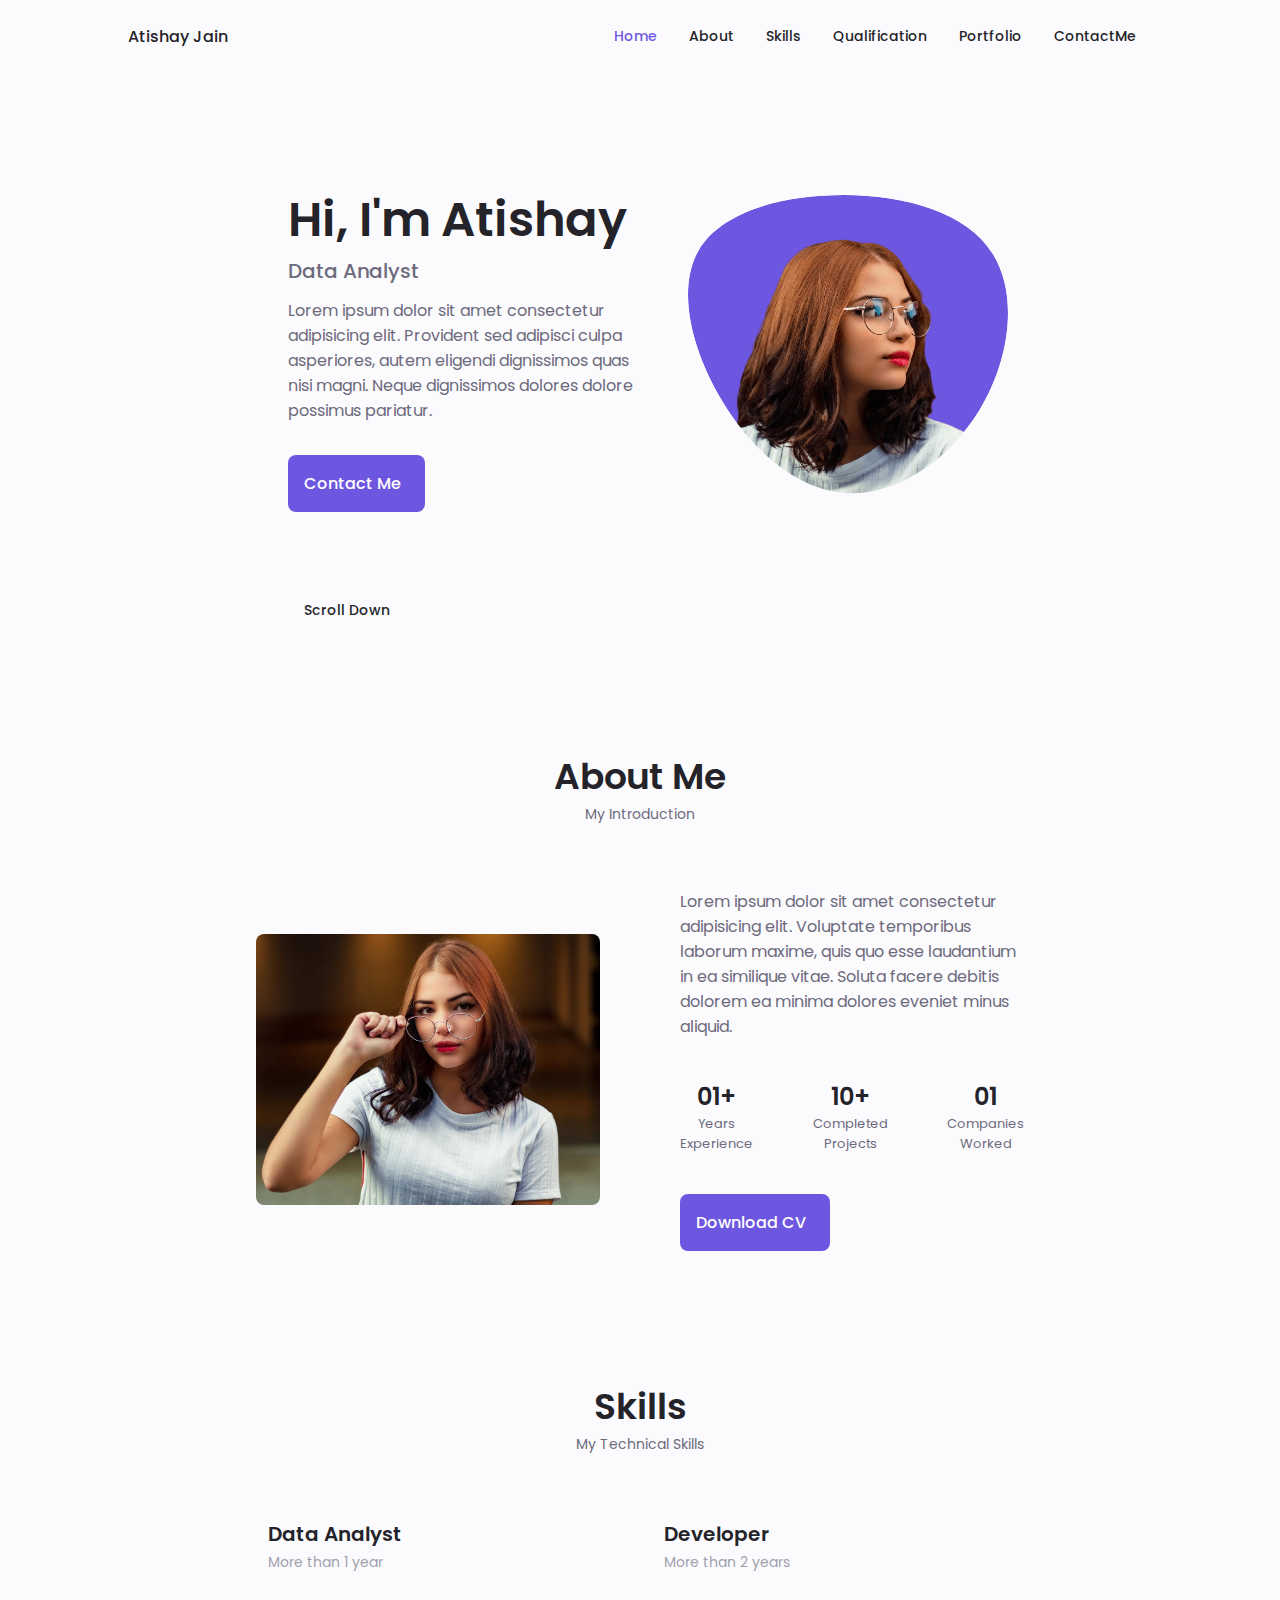
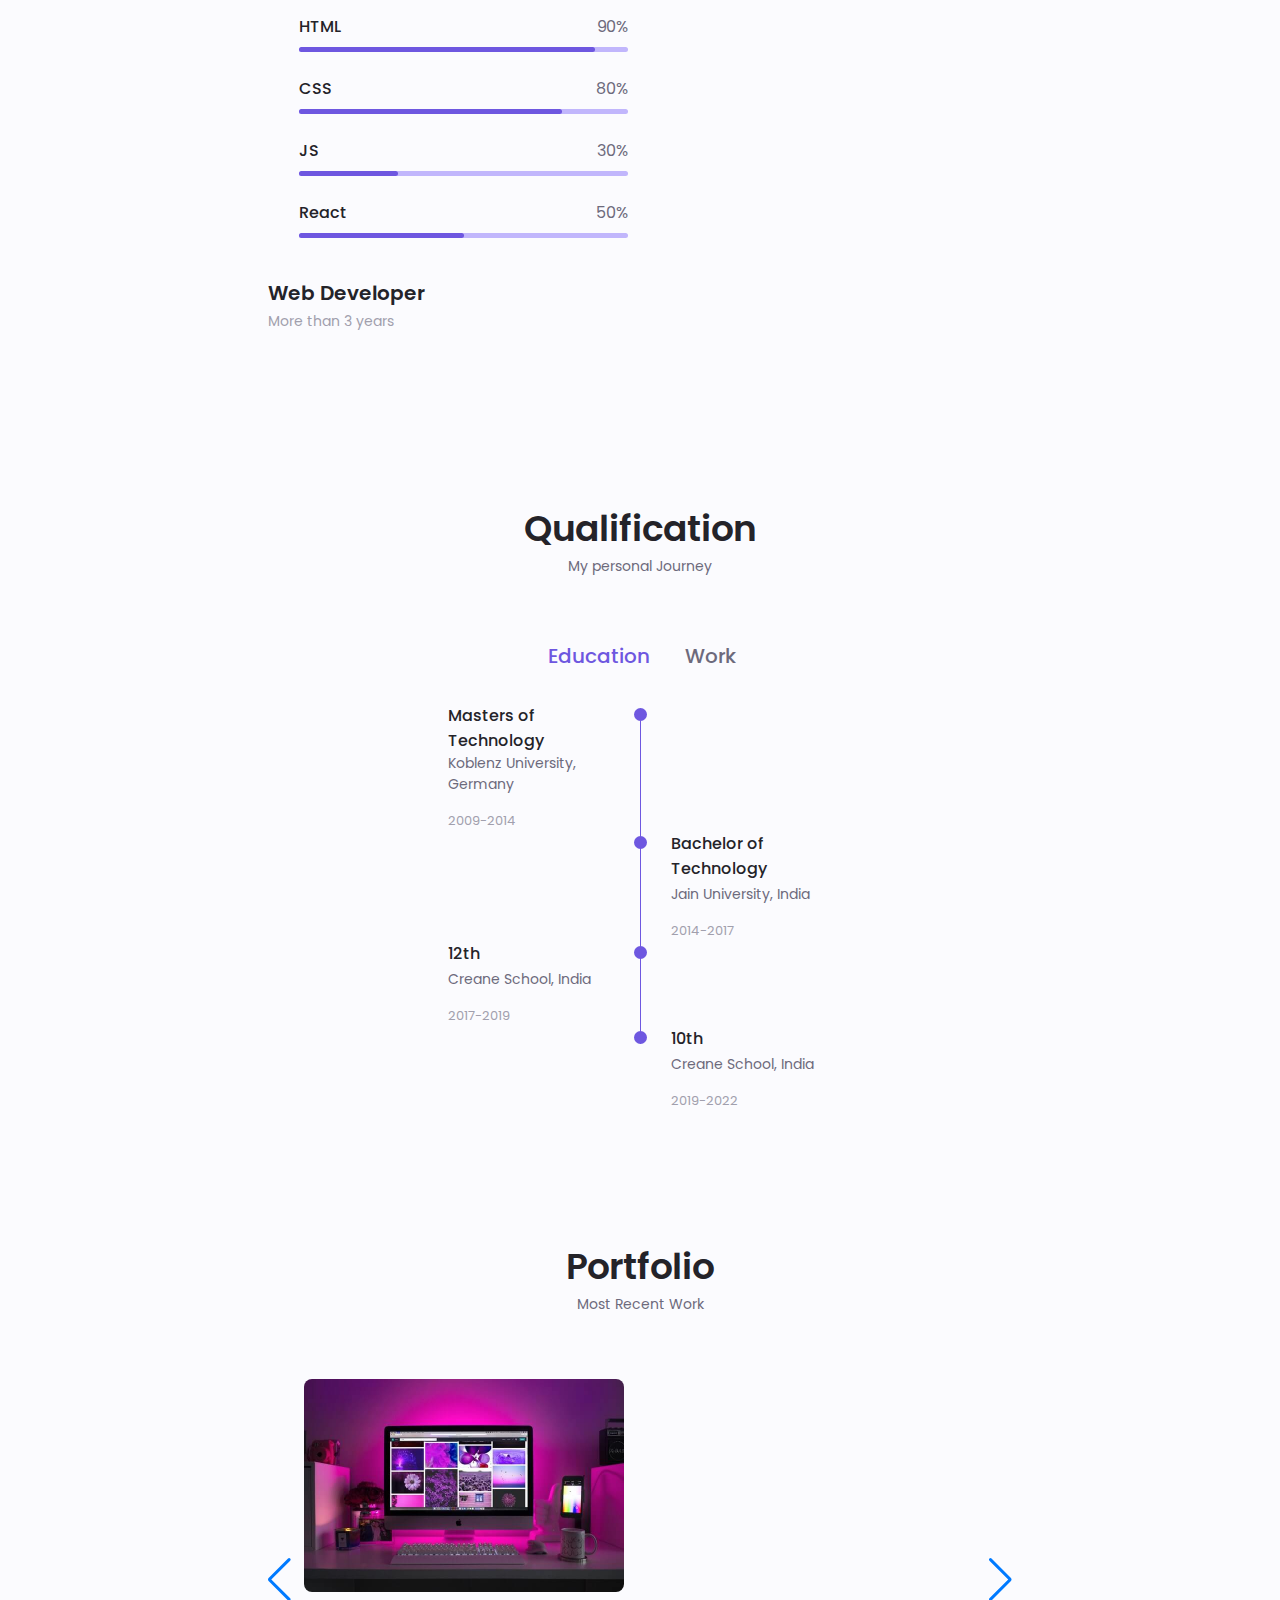
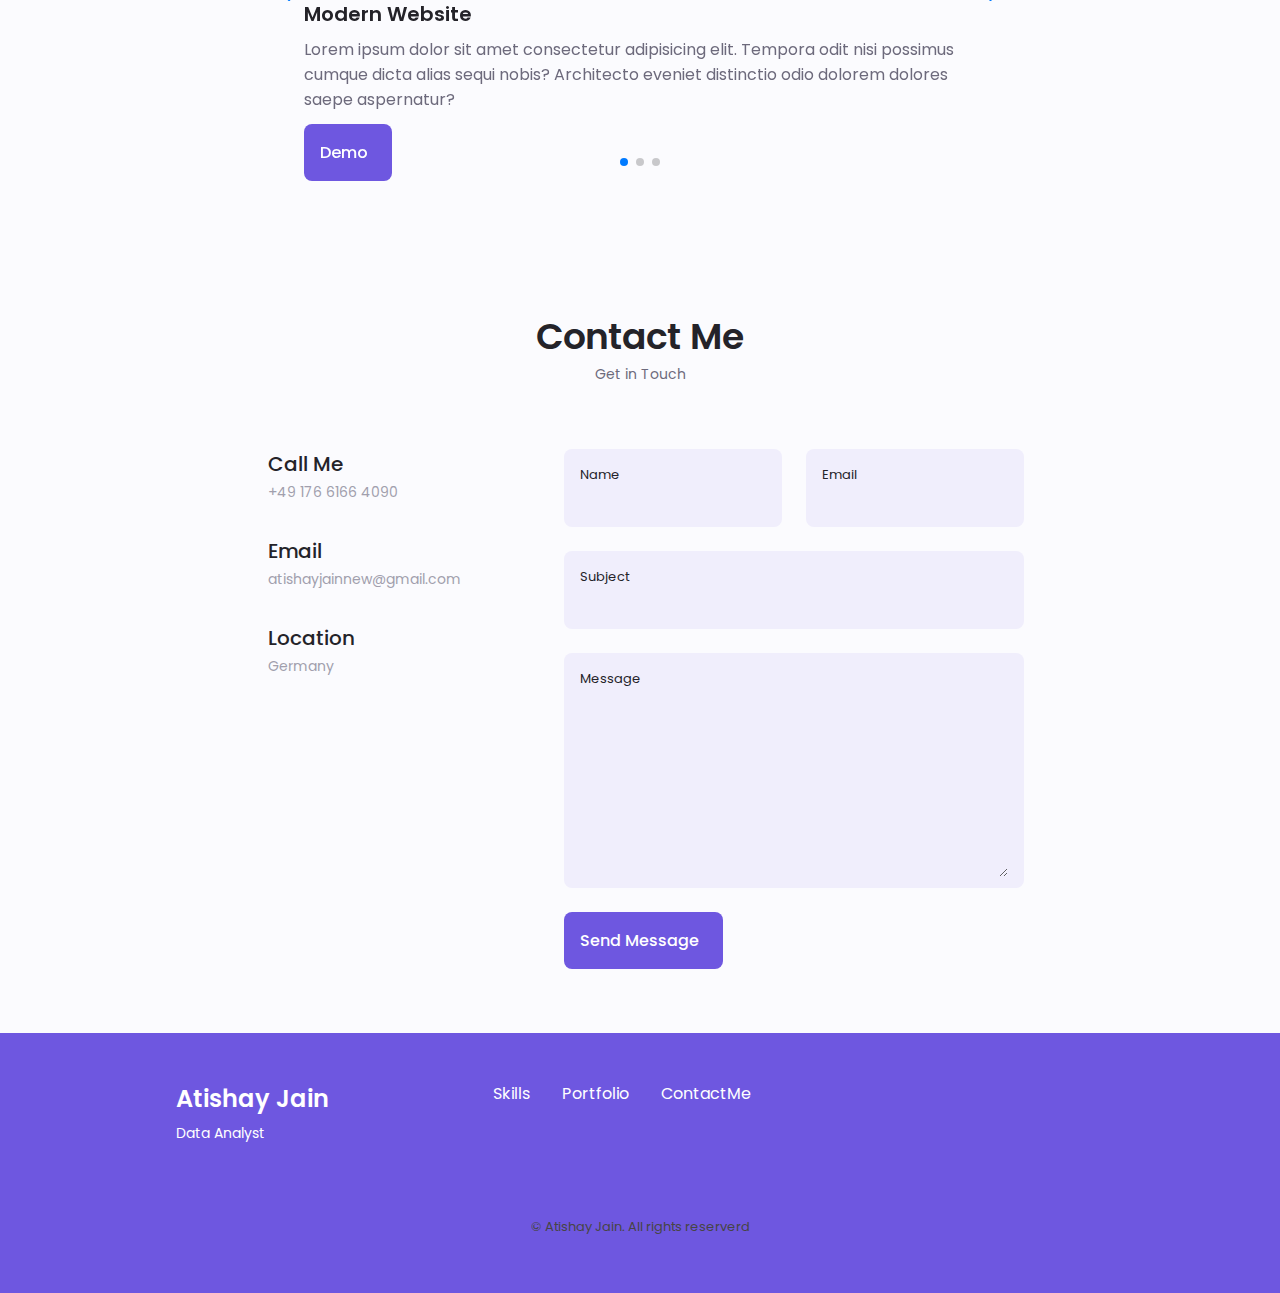
==== public/techportfolio.html @ cf004b98 "first commit" ====
<!DOCTYPE html>
    <html lang="en">
    <head>
        <meta charset="UTF-8">
        <meta name="viewport" content="width=device-width, initial-scale=1.0">

        <!--==================== UNICONS ====================-->
        <link rel="stylesheet" href="https://unicons.iconscout.com/release/v4.0.0/css/line.css">
        
        <!--==================== SWIPER CSS ====================-->
        <link rel="stylesheet" href="./CSS/swiper-bundle.min.css">
        
        <!--==================== CSS ====================-->
        <link rel="stylesheet" href="./CSS/technical.css">
        <!-- Swiper JS -->
        <script src="https://cdn.jsdelivr.net/npm/swiper/swiper-bundle.min.js"></script>
        <script defer="true" src="./JS/technical.js"></script>
        <link
      rel="stylesheet"
      href="https://cdn.jsdelivr.net/npm/swiper/swiper-bundle.min.css"
    />


        <title>Technical Portfolio</title>
    </head>
    <body>
        <!--==================== HEADER ====================-->
        <header class="header" id="header">
            <nav class="nav container">
                <a href="#" class="nav_logo">Atishay Jain</a>
                <div class="nav_menu" id="nav-menu">
                    <ul class="nav_list grid">
                        <li class="nav_item">
                            <a href="#home" class="nav_link active-link">
                                <i class="uil uil-estate nav_icon"></i>Home
                            </a>
                        </li>
                        <li class="nav_item">
                            <a href="#about" class="nav_link">
                                <i class="uil uil-user nav_icon"></i>About
                            </a>
                        </li>
                        <li class="nav_item">
                            <a href="#skills" class="nav_link">
                                <i class="uil uil-file-alt nav_icon"></i>Skills
                            </a>
                        </li>
                        <li class="nav_item">
                            <a href="#qualification" class="nav_link">
                                <i class="uil uil-briefcase-alt nav_icon"></i>Qualification
                            </a>
                        </li>
                        <li class="nav_item">
                            <a href="#portfolio" class="nav_link">
                                <i class="uil uil-scenery nav_icon"></i>Portfolio
                            </a>
                        </li>
                        <li class="nav_item">
                            <a href="#contact" class="nav_link">
                                <i class="uil uil-message nav_icon"></i>ContactMe
                            </a>
                        </li>
                    </ul>
                    <i class="uil uil-times nav_close" id="nav-close"></i>
                </div>
                <div class="nav_btns">
                    <!-- Theme Change Button --> 
                    <i class="uil uil-moon change-theme" id="theme-button"></i>
                    <div class="nav_toggle" id="nav-toggle">
                        <i class="uil uil-apps"></i>
                    </div>
                </div>
            </nav>
        </header>

        <!--==================== MAIN ====================-->
        <main class="main">
            <!--==================== HOME ====================-->
            <section class="home section" id="home">
                <div class="home_container container grid">
                    <div class="home_content grid">
                        <div class="home_social">
                            <a href="https://www.linkedin.com/" target="_blank" class="home_social-icon">
                                <i class="uil uil-linkedin-alt"></i>
                            </a>
                            <a href="https://www.github.com/" target="_blank" class="home_social-icon">
                                <i class="uil uil-github-alt"></i>
                            </a>
                            <a href="https://www.dribbble.com/" target="_blank" class="home_social-icon">
                                <i class="uil uil-dribbble"></i>
                            </a>
                        </div>
                        <div class="home_img">
                            <svg class="home_blob" viewBox="0 0 200 187" xmlns="http://www.w3.org/2000/svg" xmlns:xlink="http://www.w3.org/1999/xlink">
                                <mask id="mask0" mask-type="alpha">
                                    <path d="M190.312 36.4879C206.582 62.1187 201.309 102.826 182.328 134.186C163.346 165.547 
                                    130.807 187.559 100.226 186.353C69.6454 185.297 41.0228 161.023 21.7403 129.362C2.45775 
                                    97.8511 -7.48481 59.1033 6.67581 34.5279C20.9871 10.1032 59.7028 -0.149132 97.9666 
                                    0.00163737C136.23 0.303176 174.193 10.857 190.312 36.4879Z"/>
                                </mask>
                                <g mask="url(#mask0)">
                                    <path d="M190.312 36.4879C206.582 62.1187 201.309 102.826 182.328 134.186C163.346 
                                    165.547 130.807 187.559 100.226 186.353C69.6454 185.297 41.0228 161.023 21.7403 
                                    129.362C2.45775 97.8511 -7.48481 59.1033 6.67581 34.5279C20.9871 10.1032 59.7028 
                                    -0.149132 97.9666 0.00163737C136.23 0.303176 174.193 10.857 190.312 36.4879Z"/>
                                    <image class="home_blob-img" x='12' y='18' xlink:href="Images/img/img_tech/perfil.png"/>
                                </g>
                            </svg>
                        </div>
                        <div class="home_data">
                            <h1 class="home_title">Hi, I'm Atishay</h1>
                            <h3 class="home_subtitle">Data Analyst</h3>
                            <p class="home_description">Lorem ipsum dolor sit amet consectetur adipisicing elit. Provident sed adipisci culpa asperiores, autem eligendi dignissimos quas nisi magni. Neque dignissimos dolores dolore possimus pariatur.</p>
                            <a href="#contact" class="button button--flex">
                                Contact Me<i class="uil uil-message button_icon"></i>
                            </a>
                        </div>
                    </div>
                    <div class="home_scroll">
                        <a href="#about" class="home_scroll-button button--flex">
                            <i class="uil uil-mouse-alt home_scroll-mouse"></i>
                            <span class="home_scroll-name">Scroll Down</span>
                            <i class="uil uil-arrow-down home_scroll-arrow"></i>
                        </a>
                    </div>
                </div>
            </section>

            <!--==================== ABOUT ====================-->
            <section class="about section" id="about">
                <h2 class="section_title">About Me</h2>
                <span class="section_subtitle">My Introduction</span>
                <div class="about_container container grid">
                    <img src="Images/img/img_tech/about.jpg" alt="" class="about_img">
                    <div class="about_data">
                        <p class="about_description">Lorem ipsum dolor sit amet consectetur adipisicing elit. Voluptate temporibus laborum maxime, quis quo esse laudantium in ea similique vitae. Soluta facere debitis dolorem ea minima dolores eveniet minus aliquid.</p>
                        <div class="about_info">
                            <div>
                                <span class="about_info-title">01+</span>
                                <span class="about_info-name">Years <br> Experience</span>
                            </div>
                            <div>
                                <span class="about_info-title">10+</span>
                                <span class="about_info-name">Completed <br> Projects</span>
                            </div>
                            <div>
                                <span class="about_info-title">01</span>
                                <span class="about_info-name">Companies <br> Worked</span>
                            </div>
                        </div>
                        <div class="about_buttons">
                            <a download="" href="Images/img/img_tech/c.pdf" class="button button--flex">
                                Download CV<i class="uil uil-download-alt button_icon"></i>
                            </a>
                        </div>
                    </div>
                </div>
            </section>

            <!--==================== SKILLS ====================-->
            <section class="skills section" id="skills">
                <h2 class="section_title">Skills</h2>
                <span class="section_subtitle">My Technical Skills</span>
                <div class="skills_container container grid">
                    <div>
                        <!--==============Skills 1=============-->
                        <div class="skills_content skills_open">
                            <div class="skills_header">
                                <i class="uil uil-brackets-curly skills_icon"></i>

                                <div>
                                    <h1 class="skills_title">Data Analyst</h1>
                                    <span class="skills_subtitle">More than 1 year</span>
                                </div>
                                <i class="uil uil-angle-down skills_arrow"></i>
                            </div>
                            <div class="skills_list grid">
                                <div class="skills_data">
                                    <div class="skills_titles">
                                        <h3 class="skills_name">HTML</h3>
                                        <span class="skills_number">90%</span>
                                    </div>
                                    <div class="skills_bar">
                                        <span class="skills_percentage skills_html"></span>
                                    </div>
                                </div>
                                <div class="skills_data">
                                    <div class="skills_titles">
                                        <h3 class="skills_name">CSS</h3>
                                        <span class="skills_number">80%</span>
                                    </div>
                                    <div class="skills_bar">
                                        <span class="skills_percentage skills_css"></span>
                                    </div>
                                </div>
                                <div class="skills_data">
                                    <div class="skills_titles">
                                        <h3 class="skills_name">JS</h3>
                                        <span class="skills_number">30%</span>
                                    </div>
                                    <div class="skills_bar">
                                        <span class="skills_percentage skills_js"></span>
                                    </div>
                                </div>
                                <div class="skills_data">
                                    <div class="skills_titles">
                                        <h3 class="skills_name">React</h3>
                                        <span class="skills_number">50%</span>
                                    </div>
                                    <div class="skills_bar">
                                        <span class="skills_percentage skills_react"></span>
                                    </div>
                                </div>
                            </div>
                        </div>
                        <!--==============Skills 2=============-->
                        <div class="skills_content skills_close">
                            <div class="skills_header">
                                <i class="uil uil-server-network skills_icon"></i>

                                <div>
                                    <h1 class="skills_title">Web Developer</h1>
                                    <span class="skills_subtitle">More than 3 years</span>
                                </div>
                                <i class="uil uil-angle-down skills_arrow"></i>
                            </div>
                            <div class="skills_list grid">
                                <div class="skills_data">
                                    <div class="skills_titles">
                                        <h3 class="skills_name">HTML</h3>
                                        <span class="skills_number">90%</span>
                                    </div>
                                    <div class="skills_bar">
                                        <span class="skills_percentage skills_html"></span>
                                    </div>
                                </div>
                                <div class="skills_data">
                                    <div class="skills_titles">
                                        <h3 class="skills_name">CSS</h3>
                                        <span class="skills_number">80%</span>
                                    </div>
                                    <div class="skills_bar">
                                        <span class="skills_percentage skills_css"></span>
                                    </div>
                                </div>
                                <div class="skills_data">
                                    <div class="skills_titles">
                                        <h3 class="skills_name">JS</h3>
                                        <span class="skills_number">30%</span>
                                    </div>
                                    <div class="skills_bar">
                                        <span class="skills_percentage skills_js"></span>
                                    </div>
                                </div>
                                <div class="skills_data">
                                    <div class="skills_titles">
                                        <h3 class="skills_name">React</h3>
                                        <span class="skills_number">50%</span>
                                    </div>
                                    <div class="skills_bar">
                                        <span class="skills_percentage skills_react"></span>
                                    </div>
                                </div>
                            </div>
                        </div>
                    </div>
                    <div>
                        <!--==============Skills 3=============-->
                        <div class="skills_content skills_close">
                            <div class="skills_header">
                                <i class="uil uil-swatchbook skills_icon"></i>

                                <div>
                                    <h1 class="skills_title">Developer</h1>
                                    <span class="skills_subtitle">More than 2 years</span>
                                </div>
                                <i class="uil uil-angle-down skills_arrow"></i>
                            </div>
                            <div class="skills_list grid">
                                <div class="skills_data">
                                    <div class="skills_titles">
                                        <h3 class="skills_name">HTML</h3>
                                        <span class="skills_number">90%</span>
                                    </div>
                                    <div class="skills_bar">
                                        <span class="skills_percentage skills_html"></span>
                                    </div>
                                </div>
                                <div class="skills_data">
                                    <div class="skills_titles">
                                        <h3 class="skills_name">CSS</h3>
                                        <span class="skills_number">80%</span>
                                    </div>
                                    <div class="skills_bar">
                                        <span class="skills_percentage skills_css"></span>
                                    </div>
                                </div>
                                <div class="skills_data">
                                    <div class="skills_titles">
                                        <h3 class="skills_name">JS</h3>
                                        <span class="skills_number">30%</span>
                                    </div>
                                    <div class="skills_bar">
                                        <span class="skills_percentage skills_js"></span>
                                    </div>
                                </div>
                                <div class="skills_data">
                                    <div class="skills_titles">
                                        <h3 class="skills_name">React</h3>
                                        <span class="skills_number">50%</span>
                                    </div>
                                    <div class="skills_bar">
                                        <span class="skills_percentage skills_react"></span>
                                    </div>
                                </div>
                            </div>
                        </div>
                    </div>
                </div>
            </section>

            <!--==================== QUALIFICATION ====================-->
            <section class="qualification section" id="qualification">
                <h2 class="section_title">Qualification</h2>
                <span class="section_subtitle">My personal Journey</span>
                <div class="qualification_container container">
                    <div class="qualification_tabs">
                        <div class="qualification_button button--flex qualification_active" data-target="#education">
                            <i class="uil uil-graduation-cap qualification_icon"></i>
                            Education
                        </div>
                        <div class="qualification_button button--flex" data-target="#work">
                            <i class="uil uil-briefcase-alt qualification_icon"></i>
                            Work 
                        </div>
                    </div>
                    <div class="qualification_sections">
                        <!--=============Qualification content 1=================-->
                        <div class="qualification_content" data-content id="work">
                            <!-- =============Qualification 1===================-->
                            <div class="qualification_data">
                                <div>
                                    <h3 class="qualification_title">Software Engineer</h3>
                                    <span class="qualification_subtitle">
                                        Koblenz University, Germany
                                    </span>
                                    <div class="qualification_calendar">
                                        <i class="uil uil-calendar-alt"></i>
                                        2009-2014
                                    </div>
                                </div>
                                <div>
                                    <span class="qualification_rounder"></span>
                                    <span class="qualification_line"></span>
                                </div>
                            </div>
                            <!-- =============Qualification 2===================-->
                            <div class="qualification_data">
                                <div></div>
                                <div>
                                    <span class="qualification_rounder"></span>
                                    <span class="qualification_line"></span>
                                </div>
                                <div>
                                    <h3 class="qualification_title">Bachelor of Technology</h3>
                                    <span class="qualification_subtitle">
                                        Jain University, India
                                    </span>
                                    <div class="qualification_calendar">
                                        <i class="uil uil-calendar-alt"></i>
                                        2014-2017
                                    </div>
                                </div>
                            </div>
                            <!-- =============Qualification 3===================-->
                            <div class="qualification_data">
                                <div>
                                    <h3 class="qualification_title">12th</h3>
                                    <span class="qualification_subtitle">
                                        Creane School, India
                                    </span>
                                    <div class="qualification_calendar">
                                        <i class="uil uil-calendar-alt"></i>
                                        2017-2019
                                    </div>
                                </div>
                                <div>
                                    <span class="qualification_rounder"></span>
                                    <span class="qualification_line"></span>
                                </div>
                            </div>
                            <!-- =============Qualification 4===================-->
                            <div class="qualification_data">
                                <div></div>
                                <div>
                                    <span class="qualification_rounder"></span>
                                    <!--<span class="qualification_line"></span>-->
                                </div>
                                <div>
                                    <h3 class="qualification_title">10th</h3>
                                    <span class="qualification_subtitle">
                                        Creane School, India
                                    </span>
                                    <div class="qualification_calendar">
                                        <i class="uil uil-calendar-alt"></i>
                                        2019-2022
                                    </div>
                                </div>
                            </div>
                        </div>
                        <!--=============Qualification content 2=================-->
                        <div class="qualification_content qualification_active" data-content id="education">
                            <!-- =============Qualification 1===================-->
                            <div class="qualification_data">
                                <div>
                                    <h3 class="qualification_title">Masters of Technology</h3>
                                    <span class="qualification_subtitle">
                                        Koblenz University, Germany
                                    </span>
                                    <div class="qualification_calendar">
                                        <i class="uil uil-calendar-alt"></i>
                                        2009-2014
                                    </div>
                                </div>
                                <div>
                                    <span class="qualification_rounder"></span>
                                    <span class="qualification_line"></span>
                                </div>
                            </div>
                            <!-- =============Qualification 2===================-->
                            <div class="qualification_data">
                                <div></div>
                                <div>
                                    <span class="qualification_rounder"></span>
                                    <span class="qualification_line"></span>
                                </div>
                                <div>
                                    <h3 class="qualification_title">Bachelor of Technology</h3>
                                    <span class="qualification_subtitle">
                                        Jain University, India
                                    </span>
                                    <div class="qualification_calendar">
                                        <i class="uil uil-calendar-alt"></i>
                                        2014-2017
                                    </div>
                                </div>
                            </div>
                            <!-- =============Qualification 3===================-->
                            <div class="qualification_data">
                                <div>
                                    <h3 class="qualification_title">12th</h3>
                                    <span class="qualification_subtitle">
                                        Creane School, India
                                    </span>
                                    <div class="qualification_calendar">
                                        <i class="uil uil-calendar-alt"></i>
                                        2017-2019
                                    </div>
                                </div>
                                <div>
                                    <span class="qualification_rounder"></span>
                                    <span class="qualification_line"></span>
                                </div>
                            </div>
                            <!-- =============Qualification 4===================-->
                            <div class="qualification_data">
                                <div></div>
                                <div>
                                    <span class="qualification_rounder"></span>
                                    <!--<span class="qualification_line"></span>-->
                                </div>
                                <div>
                                    <h3 class="qualification_title">10th</h3>
                                    <span class="qualification_subtitle">
                                        Creane School, India
                                    </span>
                                    <div class="qualification_calendar">
                                        <i class="uil uil-calendar-alt"></i>
                                        2019-2022
                                    </div>
                                </div>
                            </div>
                        </div>
                    </div>
                </div>                
            </section>

            <!--==================== SERVICES ====================-->
            <!--<section class="services section">
                
            </section>-->

            <!--==================== PORTFOLIO ====================-->
            <section class="portfolio section" id="portfolio">
                <h2 class="section_title">Portfolio</h2>
                <span class="section_subtitle">Most Recent Work</span>
                <div class="portfolio_conatiner container swiper mySwiper swiper-container">
                    <div class="swiper-wrapper">
                        <!-- ==============Portfolio 1================-->
                        <div class="portfolio_content grid swiper-slide">
                            <img src="Images/img/img_tech/portfolio1.jpg" alt="" class="portfolio_img">
                            <div class="portfolio_data">
                                <h3 class="portfolio_title">Modern Website</h3>
                                <p class="portfolio_description">Lorem ipsum dolor sit amet consectetur adipisicing elit. Tempora odit nisi possimus cumque dicta alias sequi nobis? Architecto eveniet distinctio odio dolorem dolores saepe aspernatur?</p>
                                <a href="#" class="button button--flex button--small portfolio_button">
                                    Demo
                                    <i class="uil uil-arrow-right button_icon"></i>
                                </a>
                            </div>
                        </div>
                        <!-- ==============Portfolio 2================-->
                        <div class="portfolio_content grid swiper-slide">
                            <img src="Images/img/img_tech/portfolio2.jpg" alt="" class="portfolio_img">
                            <div class="portfolio_data">
                                <h3 class="portfolio_title">Brand Design</h3>
                                <p class="portfolio_description">Lorem ipsum dolor sit amet consectetur adipisicing elit. Tempora odit nisi possimus cumque dicta alias sequi nobis? Architecto eveniet distinctio odio dolorem dolores saepe aspernatur?</p>
                                <a href="#" class="button button--flex button--small portfolio_button">
                                    Demo
                                    <i class="uil uil-arrow-right button_icon"></i>
                                </a>
                            </div>
                        </div>
                        <!-- ==============Portfolio 3================-->
                        <div class="portfolio_content grid swiper-slide">
                            <img src="Images/img/img_tech/portfolio3.jpg" alt="" class="portfolio_img">
                            <div class="portfolio_data">
                                <h3 class="portfolio_title">Online Store</h3>
                                <p class="portfolio_description">Lorem ipsum dolor sit amet consectetur adipisicing elit. Tempora odit nisi possimus cumque dicta alias sequi nobis? Architecto eveniet distinctio odio dolorem dolores saepe aspernatur?</p>
                                <a href="#" class="button button--flex button--small portfolio_button">
                                    Demo
                                    <i class="uil uil-arrow-right button_icon"></i>
                                </a>
                            </div>
                        </div>
                    </div>
                    <!--========Add Arrows =============== -->
                    <div class="swiper-button-next">
                        <!-- <i class="uil uil-angle-right-b swiper-portfolio-icon"></i> -->
                    </div>
                    <div class="swiper-button-prev">
                        <!-- <i class="uil uil-angle-left-b swiper-portfolio-icon"></i> -->
                    </div>
                    <div class="swiper-pagination"></div>
                </div>

            </section>


            <!--==================== PROJECT IN MIND ====================-->
            <!--<section class="project section">

            </section>-->

            <!--==================== TESTIMONIAL ====================-->
            <!--<section class="testimonial section">
                
            </section>-->

            <!--==================== CONTACT ME ====================-->
            <section class="contact section" id="contact">
                <h2 class="section_title">Contact Me</h2>
                <span class="section_subtitle">Get in Touch</span>
                <div class="contact_container container grid">
                    <div>
                        <div class="contact_info">
                            <i class="uil uil-phone contact_icon"></i>
                            <div>
                                <h3 class="contact_title">Call Me</h3>
                                <span class="contact_subtitle">+49 176 6166 4090</span>
                            </div>
                        </div>
                        <div class="contact_info">
                            <i class="uil uil-envelope contact_icon"></i>
                            <div>
                                <h3 class="contact_title">Email</h3>
                                <span class="contact_subtitle">atishayjainnew@gmail.com</span>
                            </div>
                        </div>
                        <div class="contact_info">
                            <i class="uil uil-map-marker contact_icon"></i>
                            <div>
                                <h3 class="contact_title">Location</h3>
                                <span class="contact_subtitle">Germany</span>
                            </div>
                        </div>
                    </div>
                    <form action="" class="contact_form grid">
                        <div class="contact_inputs grid">
                            <div class="contact_content">
                                <label for="" class="contact_label">Name</label>
                                <input type="text" class="contact_input">
                            </div>
                            <div class="contact_content">
                                <label for="" class="contact_label">Email</label>
                                <input type="email" class="contact_input">
                            </div>
                        </div>
                        <div class="contact_content">
                            <label for="" class="contact_label">Subject</label>
                            <input type="text" class="contact_input">
                        </div>
                        <div class="contact_content">
                            <label for="" class="contact_label">Message</label>
                            <textarea name="" id="" cols="0" rows="7" class="contact_input"></textarea>
                        </div>
                        <div>
                            <a href="#" class="button button--flex">
                                Send Message
                                <i class="uil uil-message button_icon"></i>
                            </a>
                        </div>
                    </form>
                </div>
            </section>
        </main>

        <!--==================== FOOTER ====================-->
        <footer class="footer">
            <div class="footer_bg">
                <div class="footer_container container grid">
                    <div>
                        <h1 class="footer_title">Atishay Jain</h1>
                        <span class="footer_subtitle">Data Analyst</span>
                    </div>
                    <ul class="footer_links">
                        <li>
                            <a href="#skills" class="footer_link">Skills</a>
                        </li>
                        <li>
                            <a href="#portfolio" class="footer_link">Portfolio</a>
                        </li>
                        <li>
                            <a href="#contact" class="footer_link">ContactMe</a>
                        </li>
                    </ul>
                    <div class="footer_socials">
                        <a href="https://www.facebook.com/" target="_blank" class="footer_social">
                            <i class="uil uil-facebook-f "></i>
                        </a>
                        <a href="https://www.instagram.com/" target="_blank" class="footer_social">
                            <i class="uil uil-instagram "></i>
                        </a>
                        <a href="https://www.twitter.com/" target="_blank" class="footer_social">
                            <i class="uil uil-twitter-alt "></i>
                        </a>
                    </div>
                </div>
                <p class="footer_copy">&#169; Atishay Jain. All rights reserverd</p>
            </div>
        </footer>
        
        <!--==================== SCROLL TOP ====================-->
        <a href="#" class="scrollup" id="scroll-up">
            <i class="uil uil-arrow-up scrollup_icon"></i>
        </a>

        <!--==================== SWIPER JS ====================-->
        <script src="./JS/swiper-bundle.min.js"></script>
        <!-- Initialize Swiper -->

        <!--==================== MAIN JS ====================-->
        <!-- <script src="./JS/technical.js"></script> -->
    </body>
</html>
---- public/CSS/technical.css ----
/*==================== GOOGLE FONTS ====================*/
@import url("https://fonts.googleapis.com/css2?family=Poppins:wght@400;500;600&display=swap");

/*==================== VARIABLES CSS ====================*/
:root {
    --header-height: 3rem;

    /*========== Colors ==========*/
    /* Change favorite color */
    --hue-color: 250; /*Purple 250 - Green 142 - Blue 230 - Pink 340*/

    /* HSL color mode */
    --first-color: hsl(var(--hue-color), 69%, 61%);
    --first-color-second: hsl(var(--hue-color), 69%, 61%);
    --first-color-alt: hsl(var(--hue-color), 57%, 53%);
    --first-color-lighter: hsl(var(--hue-color), 92%, 85%);
    --title-color: hsl(var(--hue-color), 8%, 15%);
    --text-color: hsl(var(--hue-color), 8%, 45%);
    --text-color-light: hsl(var(--hue-color), 8%, 65%);
    --input-color: hsl(var(--hue-color), 70%, 96%);
    --body-color: hsl(var(--hue-color), 60%, 99%);
    --container-color: #fff;
    --scroll-bar-color: hsl(var(--hue-color), 12%, 90%);
    --scroll-thumb-color: hsl(var(--hue-color), 12%, 80%);

    /*========== Font and typography ==========*/
    --body-font: 'Poppins', sans-serif;

    /* .5rem = 8px, 1rem = 16px, 1.5rem = 24px ... */
    --big-font-size: 2rem;
    --h1-font-size: 1.5rem;
    --h2-font-size: 1.25rem;
    --h3-font-size: 1.125rem;
    --normal-font-size: .938rem;
    --small-font-size: .813rem;
    --smaller-font-size: .75rem;

    /*========== Font weight ==========*/
    --font-medium: 500;
    --font-semi-bold: 600;

    /*========== Margenes Bottom ==========*/
    /* .25rem = 4px, .5rem = 8px, .75rem = 12px ... */
    --mb-0-25: .25rem;
    --mb-0-5: .5rem;
    --mb-0-75: .75rem;
    --mb-1: 1rem;
    --mb-1-5: 1.5rem;
    --mb-2: 2rem;
    --mb-2-5: 2.5rem;
    --mb-3: 3rem;

    /*========== z index ==========*/
    --z-tooltip: 10;
    --z-fixed: 100;
    --z-modal: 1000;
}

/* Font size for large devices */
@media screen and (min-width: 968px) {
    :root {
        --big-font-size: 3rem;
        --h1-font-size: 2.25rem;
        --h2-font-size: 1.5rem;
        --h3-font-size: 1.25rem;
        --normal-font-size: 1rem;
        --small-font-size: .875rem;
        --smaller-font-size: .813rem;
    }
}

/*========== Variables Dark theme ==========*/
body.dark-theme{
    --first-color-second: hsl(var(--hue-color), 30%, 8%);
    --title-color: hsl(var(--hue-color), 8%, 95%);
    --text-color: hsl(var(--hue-color), 8%, 75%);
    --input-color: hsl(var(--hue-color), 29%, 16%);
    --body-color: hsl(var(--hue-color), 28%, 12%);
    --container-color: hsl(var(--hue-color), 29%, 16%);
    --scroll-bar-color: hsl(var(--hue-color), 12%, 48%);
    --scroll-thumb-color: hsl(var(--hue-color), 12%, 36%);
}

/*========== Button Dark/Light ==========*/
.nav_btns{
    display: flex;
    align-items: center;
}

.change-theme{
    font-size: 1.25rem;
    color: var(--title-color);
    margin-right: var(--mb-1);
    cursor: pointer;
}

.change-theme:hover{
    color: var(--first-color);
}

.swiper {
    min-height: 17rem !important;
}

/*==================== BASE ====================*/
* {
  box-sizing: border-box;
  padding: 0;
  margin: 0;
}

html {
  scroll-behavior: smooth;
}

body {
  margin: 0 0 var(--header-height) 0;
  font-family: var(--body-font);
  font-size: var(--normal-font-size);
  background-color: var(--body-color);
  color: var(--text-color);
}

h1, h2, h3, h4 {
  color: var(--title-color);
  font-weight: var(--font-semi-bold);
}

ul {
  list-style: none;
}

a {
  text-decoration: none;
}

img {
  max-width: 100%;
  height: auto;
}

/*==================== REUSABLE CSS CLASSES ====================*/
.section {
  padding: 2rem 0 4rem;
}

.section_title {
  font-size: var(--h1-font-size);
  color: var(--title-color);
}

.section_subtitle {
  display: block;
  font-size: var(--small-font-size);
  margin-bottom: var(--mb-3);
}

.section_title, 
.section_subtitle {
  text-align: center;
}

/*==================== LAYOUT ====================*/
.container {
  max-width: 768px;
  margin-left: var(--mb-1-5);
  margin-right: var(--mb-1-5);
}

.grid {
  display: grid;
  gap: 1.5rem;
}

.header {
  width: 100%;
  position: fixed;
  bottom: 0;
  left: 0;
  z-index: var(--z-fixed);
  background-color: var(--body-color);
}

/*==================== NAV ====================*/
.nav{
    max-width: 1024px;
    height: var(--header-height);
    display: flex;
    justify-content: space-between;
    align-items: center;
}

.nav_logo, 
.nav_toggle{
    color: var(--title-color);
    font-weight: var(--font-medium);
}

.nav_logo:hover{
    color: var(--first-color);
}

.nav_toggle{
    font-size: 1.1rem;
    cursor: pointer;
}

.nav_toggle:hover{
    color: var(--first-color);
}

@media  screen and (max-width: 767px){
    .nav_menu{
        position: fixed;
        bottom: -100%;
        left: 0;
        width: 100%;
        background-color: var(--body-color);
        padding: 2rem 1.5rem 4rem;
        box-shadow: 0 -1px 4px rgba(0, 0, 0, .15);
        border-radius: 1.5rem 1.5rem 0 0;
        transition: .3s;
    }
}

.nav_list{
    grid-template-columns: repeat(3, 1fr);
    gap: 2rem;
}

.nav_link{
    display: flex;
    flex-direction: column;
    align-items: center;
    font-size: var(--small-font-size);
    color: var(--title-color);
    font-weight: var(--font-medium);
}

.nav_link:hover{
    color: var(--first-color);
}

.nav_icon{
    font-size: 1.2rem;
}

.nav_close{
    position: absolute;
    right: 1.3rem;
    bottom: .5rem;
    font-size: 1.5rem;
    cursor: pointer;
    color: var(--first-color);
}

.nav_close:hover{
    color: var(--first-color-alt);
}


/* show menu */
.show-menu{
    bottom: 0;
}

/* Active link */
.active-link{
    color: var(--first-color);
}

/* Change background header */
.scroll-header{
    box-shadow: 0 -1px 4px rgba(0, 0, 0, .15);
}

/*==================== HOME ====================*/
.home_container{
    gap: 1rem;
}

.home_content{
    grid-template-columns: .5fr 3fr;
    padding-top: 3.5rem;
    align-items: center;
}

.home_social{
    display: grid;
    grid-template-columns: max-content;
    row-gap: 1rem;
}

.home_social-icon{
    font-size: 1.25rem;
    color: var(--first-color);
}

.home_social-icon:hover{
    color: var(--first-color-alt);
}

.home_blob{
    width: 200px;
    fill: var(--first-color);
}

.home_blob-img{
    width: 170px;
}

.home_data{
    grid-column: 1/3;
}

.home_title{
    font-size: var(--big-font-size);
}

.home_subtitle{
    font-size: var(--h3-font-size);
    color: var(--text-color);
    font-weight: var(--font-medium);
    margin-bottom: var(--mb-0-75);
}

.home_description{
    margin-bottom: var(--mb-2);
}

.home_scroll{
    display: none;
}

.home_scroll-button{
    color: var(--first-color);
    transition: .3s;
}

.home_scroll-button:hover{
    transform: translateY(.25rem);
}

.home_scroll-mouse{
    font-size: 2rem;
}

.home_scroll-name{
    font-size: var(--small-font-size);
    color: var(--title-color);
    font-weight: var(--font-medium);
    margin-right: var(--mb-0-25);
}

.home_scroll-arrow{
    font-size: 1.25rem;
}

/*==================== BUTTONS ====================*/
.button{
    display: inline-block;
    background-color: var(--first-color);
    color: #fff;
    padding: 1rem;
    border-radius: 0.5rem;
    font-weight: var(--font-medium);
}

.button:hover{
    background-color: var(--first-color-alt);
}

.button_icon{
    font-size: 1.25rem;
    margin-left: var(--mb-0-5);
    transition: .3s;
}

.button--flex{
    display: inline-flex;
    align-items: center;
}

/*==================== ABOUT ====================*/
.about_img{
    width: 200px;
    border-radius: .5rem;
    justify-self: center;
    align-self: center;
}

.about_description{
    text-align: center;
    margin-bottom: var(--mb-2-5);
}

.about_info{
    display: flex;
    justify-content: space-between;
    margin-bottom: var(--mb-2-5);
}

.about_info-title{
    font-size: var(--h2-font-size);
    font-weight: var(--font-semi-bold);
    color: var(--title-color);
}

.about_info-name{
    font-size: var(--smaller-font-size);
}

.about_info-name,
.about_info-title{
    display: block;
    text-align: center;
}

.about_buttons{
    display: flex;
    justify-content: center;
}

/*==================== SKILLS ====================*/
.skills_container{
    row-gap: 0;
}

.skills_header{
    display: flex;
    align-items: center;
    margin-bottom: var(--mb-2-5);
    cursor: pointer;
}

.skills_icon,
.skills_arrow{
    font-size: 2rem;
    color: var(--first-color);
}

.skills_icon{
    margin-right: var(--mb-0-75);
}

.skills_title{
    font-size: var(--h3-font-size);
}

.skills_subtitle{
    font-size: var(--small-font-size);
    color: var(--text-color-light);
}

.skills_arrow{
    margin-left: auto;
    transition: .4s;
}

.skills_list{
    row-gap: 1.5rem;
    padding-left: 2.7rem;
}

.skills_titles{
    display: flex;
    justify-content: space-between;
    margin-bottom: var(--mb-0-5);
}

.skills_name{
    font-size: var(--normal-font-size);
    font-weight: var(--font-medium);
}

.skills_bar,
.skills_percentage{
    height: 5px;
    border-radius: 0.25rem;
}

.skills_bar{
    background-color: var(--first-color-lighter);
}


.skills_percentage{
    display: block;
    background-color: var(--first-color);
}

.skills_html{
    width: 90%;
}

.skills_css{
    width: 80%;
}

.skills_js{
    width: 30%;
}

.skills_react{
    width: 50%;
}

.skills_close .skills_list{
    height: 0;
    overflow: hidden;
}

.skills_open .skills_list{
    height: max-content;
    margin-bottom: var(--mb-2-5);
}

.skills_open .skills_arrow{
    transform: rotate(-180deg);
}

/*==================== QUALIFICATION ====================*/
.qualification_tabs{
    display: flex;
    justify-content: space-evenly;
    margin-bottom: var(--mb-2);
}

.qualification_button{
    font-size: var(--h3-font-size);
    font-weight: var(--font-medium);
    cursor: pointer;
}

.qualification_button:hover{
    color: var(--first-color);
}

.qualification_icon{
    font-size: 1.8rem;
    margin-right: var(--mb-0-25);
}

.qualification_data{
    display: grid;
    grid-template-columns: 1fr max-content 1fr;
    column-gap: 1.5rem;
}

.qualification_title{
    font-size: var(--normal-font-size);
    font-weight: var(--font-medium);
}

.qualification_subtitle{
    display: inline-block;
    font-size: var(--small-font-size);
    margin-bottom: var(--mb-1);
}

.qualification_calendar{
    font-size: var(--smaller-font-size);
    color: var(--text-color-light);
}

.qualification_rounder{
    display: inline-block;
    width: 13px;
    height: 13px;
    background-color: var(--first-color);
    border-radius: 50%;
}

.qualification_line{
    display: block;
    width: 1px;
    height: 100%;
    background-color: var(--first-color);
    transform: translate(6px, -7px);
}

.qualification [data-content]{
    display: none;
}

.qualification_active[data-content]{
    display: block;
}

.qualification_button.qualification_active{
    color: var(--first-color);
}

/*==================== SERVICES ====================*/


/* Active Modal */


/*==================== PORTFOLIO ====================*/
.portfolio_container{
    overflow: initial;
}

.portfolio_content{
    padding: 0 1.5rem;
}

.portfolio_img{
    width: 265px;
    border-radius: .5rem;
    justify-self: center;
}

.portfolio_title{
    font-size: var(--h3-font-size);
    margin-bottom: var(--mb-0-5);
}

.portfolio_description{
    margin-bottom: var(--mb-0-75);
}

.portfolio_button:hover .button_icon{
    transform: translateX(.25rem);
}

.swiper-button-prev::after,
.swiper-button-next::after{
    content: '';
}

.swiper-portfolio-icon{
    font-size: 2rem;
    color: var(--first-color);
}

.swiper-button-prev{
    left : -.5rem;
}

.swiper-button-next{
    right: -.5rem;
}

.swiper-container-horizontal > .swiper-pagination-bullets{
    bottom: 0.5rem;
}

.swiper-pagination-bullet-active{
    background-color: var(--first-color);
}

.swiper-button-prev,
.swiper-button-next,
.swiper-pagination-bullet{
    outline: none;
}

/*==================== PROJECT IN MIND ====================*/


/*==================== TESTIMONIAL ====================*/


/*==================== CONTACT ME ====================*/
.contact_container{
    row-gap: 3rem;
}

.contact_info{
    display: flex;
    margin-bottom: var(--mb-2);
}

.contact_icon{
    font-size: 2rem;
    color: var(--first-color);
    margin-right: var(--mb-0-75);
}

.contact_title{
    font-size: var(--h3-font-size);
    font-weight: var(--font-medium);
}

.contact_subtitle{
    font-size: var(--small-font-size);
    color: var(--text-color-light);
}

.contact_content{
    background-color: var(--input-color);
    border-radius: 0.5rem;
    padding: 0.75rem 1rem 0.25rem ;
}

.contact_label{
    font-size: var(--smaller-font-size);
    color: var(--title-color);
}

.contact_input{
    width: 100%;
    background-color: var(--input-color);
    color: var(--text-color);
    font-family: var(--body-font);
    font-size: var(--normal-font-size);
    border: none;
    outline: none;
    padding: 0.25rem 0.5rem 0.5rem 0;
}

/*==================== FOOTER ====================*/
.footer{
    padding-top: 2rem;
}

.footer_container{
    row-gap: 3.5rem;
}

.footer_bg{
    background-color: var(--first-color-second);
    padding: 2rem 0 3rem;
}

.footer_title{
    font-size: var(--h2-font-size);
    margin-bottom: var(--mb-0-25);
}

.footer_subtitle{
    font-size: var(--small-font-size);
}

.footer_links{
    display: flex;
    flex-direction: column;
    row-gap: 1.5rem;
}

.footer_link:hover{
    color: var(--first-color-lighter);
}

.footer_social{
    font-size: 1.25rem;
    margin-right: var(--mb-1-5);
}

.footer_social:hover{
    color: var(--first-color-lighter);
}

.footer_copy{
    font-size: var(--smaller-font-size);
    text-align: center;
    color: rgb(71, 69, 69);
    margin-top: var(--mb-3);
}

.footer_title,
.footer_subtitle,
.footer_link,
.footer_social{
    color: #fff;
}

/*========== SCROLL UP ==========*/
.scrollup{
    position: fixed;
    right: 1rem;
    bottom: -20%;
    background-color: var(--first-color);
    opacity: .8;
    padding: 0 0.3rem;
    border-radius: .4rem;
    z-index: var(--z-tooltip);
    transition: .4s;
}

.scrollup:hover{
    background-color: var(--first-color-alt);
}

.scrollup_icon{
    font-size: 1.5rem;
    color: #fff;
}

/* Show scroll */
.show-scroll {
    bottom: 5rem;
}

/*========== SCROLL BAR ==========*/
::-webkit-scrollbar{
    width: .60rem;
    background-color: var(--scroll-bar-color);
    border-radius: 0.5rem;
}

::-webkit-scrollbar-thumb{
    background-color: var(--scroll-thumb-color);
    border-radius: 0.5rem;
}

::-webkit-scrollbar-thumb:hover{
    background-color: var(--text-color-light);
}

/*==================== MEDIA QUERIES ====================*/
/* For small devices */
@media screen and (max-width: 350px){
    .container{
        margin-left: var(--mb-1);
        margin-right: var(--mb-1);
    }

    .nav_menu{
        padding: 2rem .25rem 4rem;
    }

    .nav_list{
        column-gap: 0;
    }

    .home_content{
        grid-template-columns: .25fr 3fr;
    }

    .home_blob{
        width: 180px;
    }

    .skills_title{
        font-size: var(--normal-font-size);
    }

    .qualification_data{
        gap: .5rem;
    }

    .project_img{
        width: 200px;
    }
}

/* For medium devices */
@media screen and (min-width : 568px){
    .home_content{
        grid-template-columns: max-content 1fr 1fr;
    }

    .home_data{
        grid-column: initial;
    }

    .home_img{
        order: 1;
        justify-self: center;
    }

    .about_container,
    .skills_container,
    .portfolio_content,
    .contact_container,
    .footer_container{
        grid-template-columns: repeat(2, 1fr);
    }

    .qualification_sections{
        display: grid;
        grid-template-columns: .6fr;
        justify-content: center;
    }
}

@media screen and (min-width: 768px){
    .container{
        margin-left: auto;
        margin-right: auto;
        /* padding: 0 3rem 0 3rem; */
    }

    body{
        margin: 0;
    }

    .section{
        padding: 6rem 0 2rem;
    }

    .section_subtitle{
        margin-bottom: 4rem;
    }

    .header{
        top: 0;
        bottom: initial;
    }

    .header,
    .main,
    .footer_container{
        padding: 0 1rem;
    }

    .nav{
        height: calc(var(--header-height) + 1.5rem);
        column-gap: 1rem;
    }

    .nav_icon,
    .nav_close,
    .nav_toggle{
        display: none;
    }

    .nav_list{
        display: flex;
        column-gap: 2rem;
    }

    .nav_menu{
        margin-left: auto;
    }

    .change-theme{
        margin: 0;
    }

    .home_container{
        row-gap: 5rem;
    }

    .home_content{
        padding-top: 5.5rem;
        column-gap: 2rem;
    }

    .home_blob{
        width: 270px;
    }

    .home_scroll{
        display: block;
    }

    .home_scroll-button{
        margin-left: 3rem;
    }

    .about_container{
        column-gap: 5rem;
    }

    .about_img{
        width: 350px;
    }

    .about_description{
        text-align: initial;
    }

    .about_info{
        justify-content: space-between;
    }

    .about_buttons{
        justify-content: initial;
    }

    .qualification_tabs{
        justify-content: center;
    }

    .qualification_button{
        margin: 0 var(--mb-1);
    }

    .qualification_sections{
        grid-template-columns: .5fr;
    }

    .portfolio_img{
        width: 320px;
    }

    .portfolio_content{
        align-items: center;
    }

    .footer_container{
        grid-template-columns: repeat(3, 1fr);
    }

    .footer_bg{
        padding: 3rem 0 3.5rem;
    }

    .footer_links{
        flex-direction: row;
        column-gap: 2rem;
    }

    .footer_socials{
        justify-self: flex-end;
    }

    .footer_copy{
        margin-top: 4.5rem;
    }


}
/* For large devices */
@media screen and (min-width: 1024px){
    .header,
    .main,
    .footer_container{
        padding: 0 3rem;
    }

    .home_blob{
        width: 320px;
    }

    .home_social{
        transform: translateX(-6rem);
    }

    .portfolio_content{
        /* column-gap: 5rem; */
        padding: 0 3rem 0 3rem;
    }

    .swiper-portfolio-icon{
        font-size: 3.5rem;
    }

    .swiper-button-prev{
        left: .5rem;
    }

    .swiper-button-next{
        right: .5rem;
    }

    .swiper-container-horizontal > .swiper-pagination-bullets{
        /* bottom: -4.5rem; */
    }

    .contact_form{
        width: 460px;
    }

    .contact_inputs{
        grid-template-columns: repeat(2, 1fr);
    }

    .footer_container{
        min-width: 1024px;
    }
}
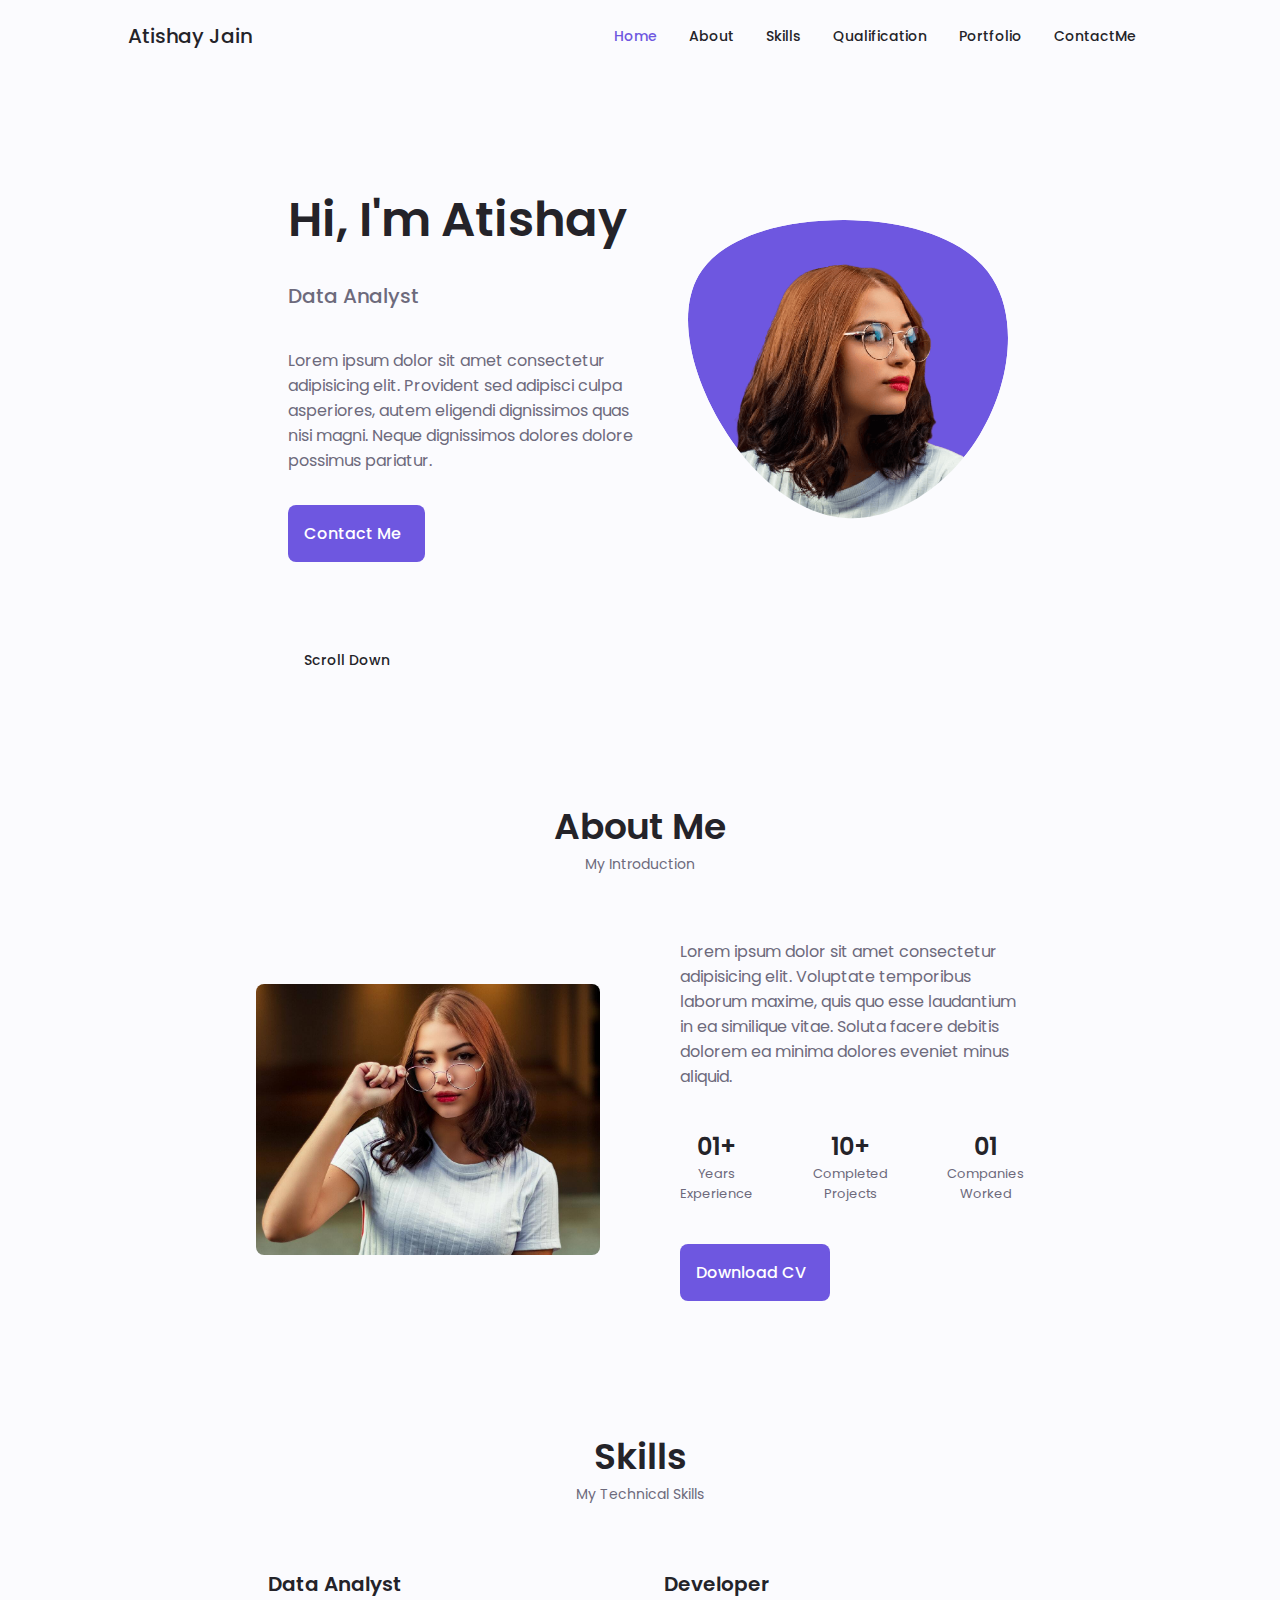
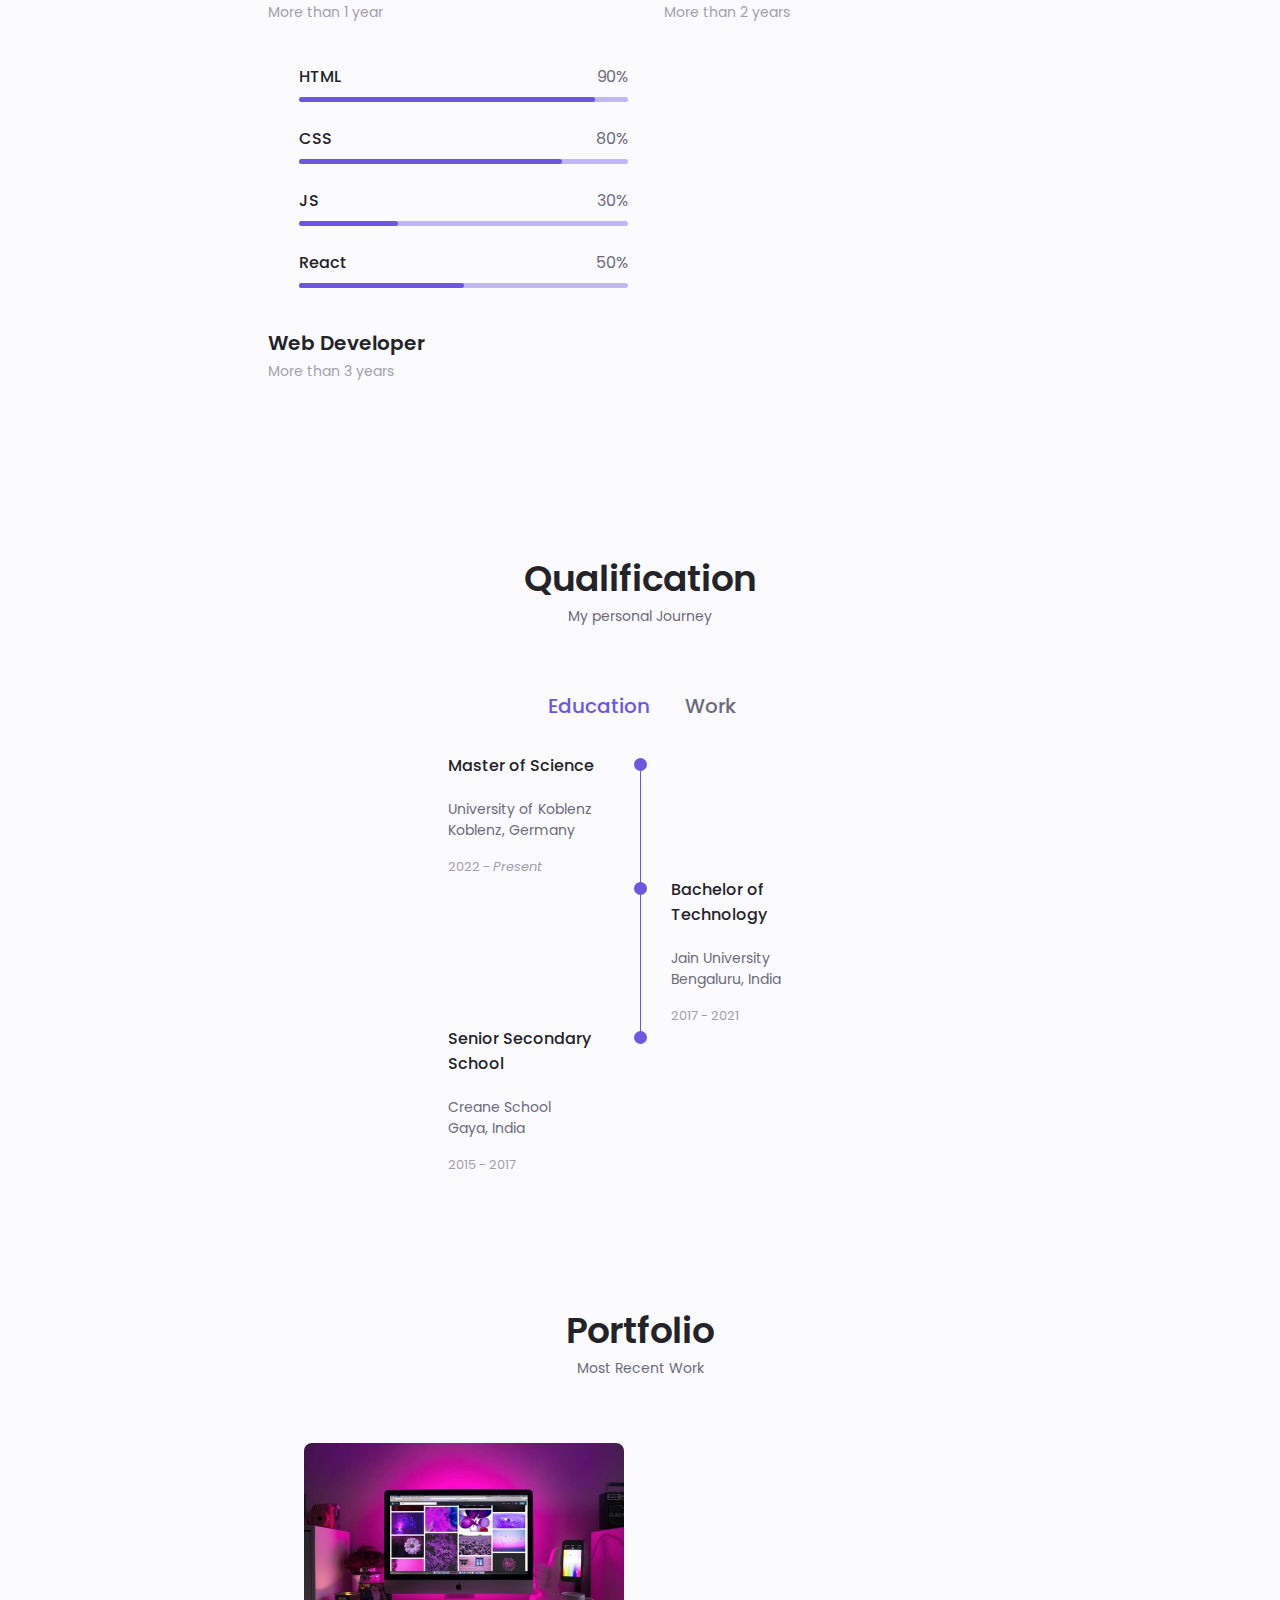
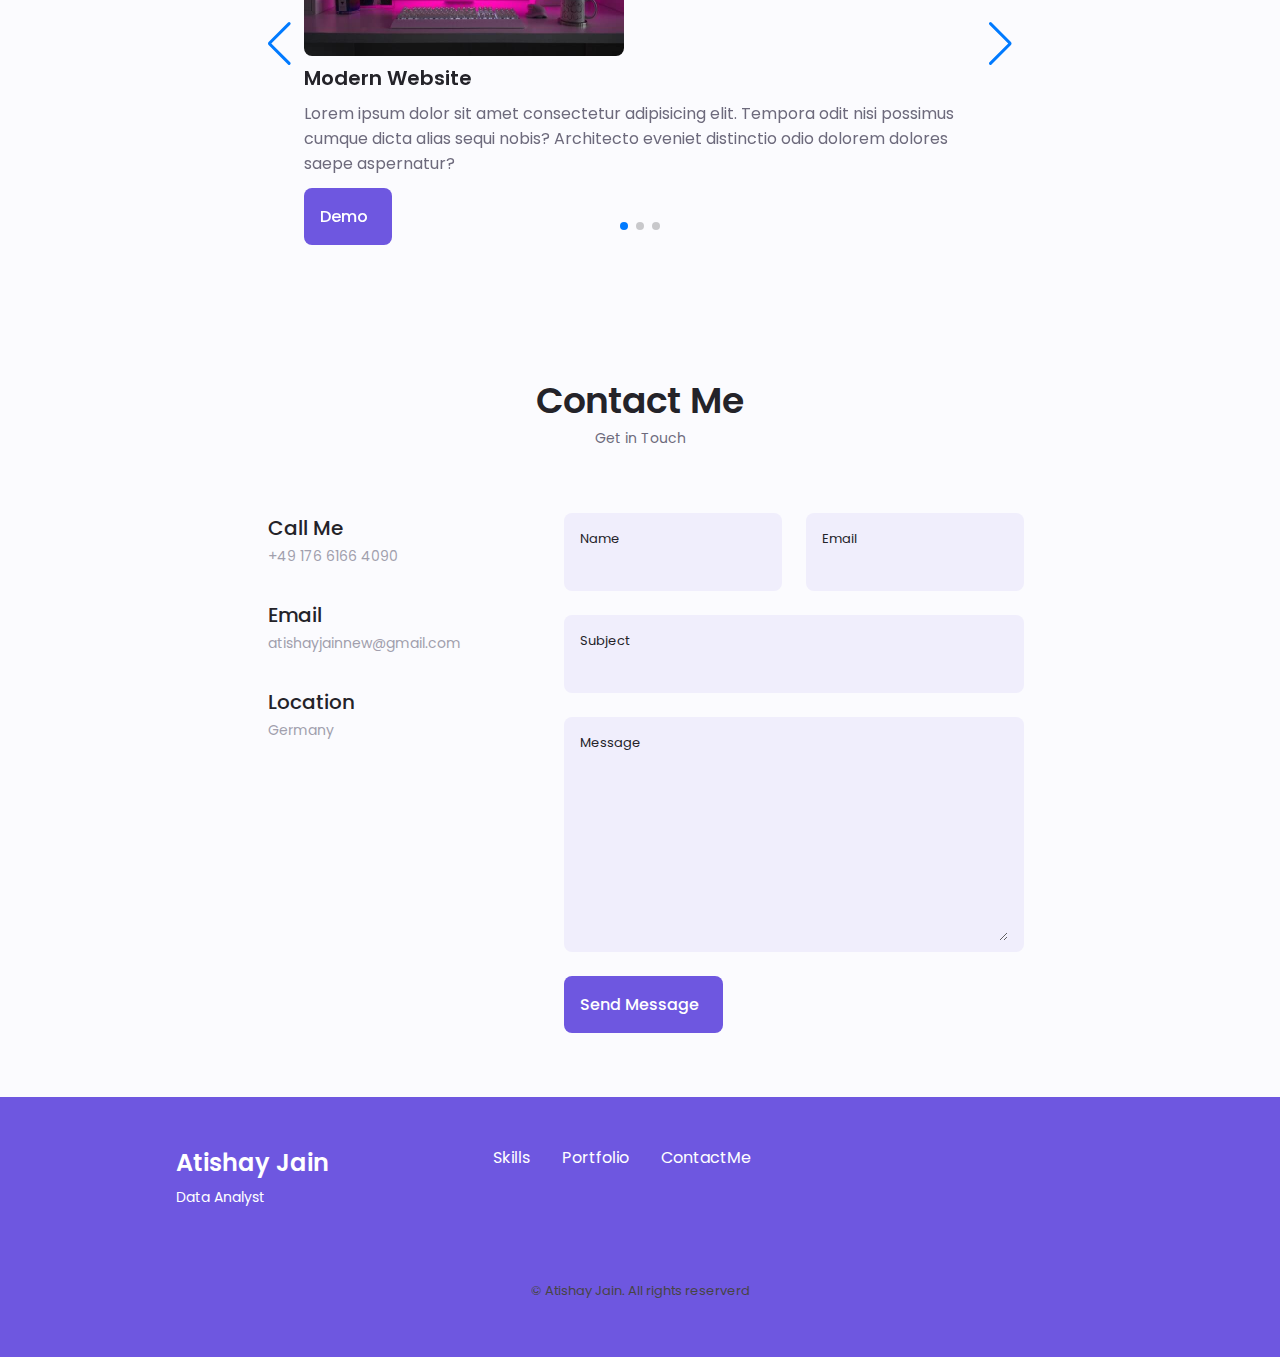
==== commit 4adee1e3: "Third Commit" ====
--- a/public/techportfolio.html
+++ b/public/techportfolio.html
@@ -108,8 +108,8 @@
                             </svg>
                         </div>
                         <div class="home_data">
-                            <h1 class="home_title">Hi, I'm Atishay</h1>
-                            <h3 class="home_subtitle">Data Analyst</h3>
+                            <h1 class="home_title">Hi, I'm Atishay</h1><br>
+                            <h3 class="home_subtitle">Data Analyst</h3><br>
                             <p class="home_description">Lorem ipsum dolor sit amet consectetur adipisicing elit. Provident sed adipisci culpa asperiores, autem eligendi dignissimos quas nisi magni. Neque dignissimos dolores dolore possimus pariatur.</p>
                             <a href="#contact" class="button button--flex">
                                 Contact Me<i class="uil uil-message button_icon"></i>
@@ -340,13 +340,13 @@
                             <!-- =============Qualification 1===================-->
                             <div class="qualification_data">
                                 <div>
-                                    <h3 class="qualification_title">Software Engineer</h3>
+                                    <h3 class="qualification_title">Software Engineer / Data Analyst</h3>
                                     <span class="qualification_subtitle">
-                                        Koblenz University, Germany
+                                        <br>Capgemini<br>Mumbai, India
                                     </span>
                                     <div class="qualification_calendar">
                                         <i class="uil uil-calendar-alt"></i>
-                                        2009-2014
+                                        2021 - 2022
                                     </div>
                                 </div>
                                 <div>
@@ -359,67 +359,35 @@
                                 <div></div>
                                 <div>
                                     <span class="qualification_rounder"></span>
-                                    <span class="qualification_line"></span>
-                                </div>
-                                <div>
-                                    <h3 class="qualification_title">Bachelor of Technology</h3>
+                                    <!-- <span class="qualification_line"></span> -->
+                                </div>
+                                <div>
+                                    <h3 class="qualification_title">.net Intern</h3>
                                     <span class="qualification_subtitle">
-                                        Jain University, India
+                                        <br>Capgemini<br>Bangalore, India
                                     </span>
                                     <div class="qualification_calendar">
                                         <i class="uil uil-calendar-alt"></i>
-                                        2014-2017
+                                        2021
                                     </div>
                                 </div>
                             </div>
                             <!-- =============Qualification 3===================-->
-                            <div class="qualification_data">
-                                <div>
-                                    <h3 class="qualification_title">12th</h3>
-                                    <span class="qualification_subtitle">
-                                        Creane School, India
-                                    </span>
-                                    <div class="qualification_calendar">
-                                        <i class="uil uil-calendar-alt"></i>
-                                        2017-2019
-                                    </div>
-                                </div>
-                                <div>
-                                    <span class="qualification_rounder"></span>
-                                    <span class="qualification_line"></span>
-                                </div>
-                            </div>
+
                             <!-- =============Qualification 4===================-->
-                            <div class="qualification_data">
-                                <div></div>
-                                <div>
-                                    <span class="qualification_rounder"></span>
-                                    <!--<span class="qualification_line"></span>-->
-                                </div>
-                                <div>
-                                    <h3 class="qualification_title">10th</h3>
-                                    <span class="qualification_subtitle">
-                                        Creane School, India
-                                    </span>
-                                    <div class="qualification_calendar">
-                                        <i class="uil uil-calendar-alt"></i>
-                                        2019-2022
-                                    </div>
-                                </div>
-                            </div>
                         </div>
                         <!--=============Qualification content 2=================-->
                         <div class="qualification_content qualification_active" data-content id="education">
                             <!-- =============Qualification 1===================-->
                             <div class="qualification_data">
                                 <div>
-                                    <h3 class="qualification_title">Masters of Technology</h3>
+                                    <h3 class="qualification_title">Master of Science</h3>
                                     <span class="qualification_subtitle">
-                                        Koblenz University, Germany
+                                        <br>University of Koblenz<br>Koblenz, Germany
                                     </span>
                                     <div class="qualification_calendar">
                                         <i class="uil uil-calendar-alt"></i>
-                                        2009-2014
+                                        2022 - <i>Present</i>
                                     </div>
                                 </div>
                                 <div>
@@ -437,49 +405,32 @@
                                 <div>
                                     <h3 class="qualification_title">Bachelor of Technology</h3>
                                     <span class="qualification_subtitle">
-                                        Jain University, India
+                                        <br>Jain University<br>Bengaluru, India
                                     </span>
                                     <div class="qualification_calendar">
                                         <i class="uil uil-calendar-alt"></i>
-                                        2014-2017
+                                        2017 - 2021
                                     </div>
                                 </div>
                             </div>
                             <!-- =============Qualification 3===================-->
                             <div class="qualification_data">
                                 <div>
-                                    <h3 class="qualification_title">12th</h3>
+                                    <h3 class="qualification_title">Senior Secondary School</h3>
                                     <span class="qualification_subtitle">
-                                        Creane School, India
+                                        <br>Creane School<br>Gaya, India
                                     </span>
                                     <div class="qualification_calendar">
                                         <i class="uil uil-calendar-alt"></i>
-                                        2017-2019
+                                        2015 - 2017
                                     </div>
                                 </div>
                                 <div>
                                     <span class="qualification_rounder"></span>
-                                    <span class="qualification_line"></span>
+                                    <!-- <span class="qualification_line"></span> -->
                                 </div>
                             </div>
                             <!-- =============Qualification 4===================-->
-                            <div class="qualification_data">
-                                <div></div>
-                                <div>
-                                    <span class="qualification_rounder"></span>
-                                    <!--<span class="qualification_line"></span>-->
-                                </div>
-                                <div>
-                                    <h3 class="qualification_title">10th</h3>
-                                    <span class="qualification_subtitle">
-                                        Creane School, India
-                                    </span>
-                                    <div class="qualification_calendar">
-                                        <i class="uil uil-calendar-alt"></i>
-                                        2019-2022
-                                    </div>
-                                </div>
-                            </div>
                         </div>
                     </div>
                 </div>                
--- a/public/CSS/technical.css
+++ b/public/CSS/technical.css
@@ -1017,6 +1017,10 @@
 }
 /* For large devices */
 @media screen and (min-width: 1024px){
+    .nav_logo{
+        font-size: var(--h3-font-size);
+    }
+    
     .header,
     .main,
     .footer_container{
@@ -1048,9 +1052,9 @@
         right: .5rem;
     }
 
-    .swiper-container-horizontal > .swiper-pagination-bullets{
-        /* bottom: -4.5rem; */
-    }
+    /* .swiper-container-horizontal > .swiper-pagination-bullets{
+         bottom: -4.5rem; 
+    } */
 
     .contact_form{
         width: 460px;
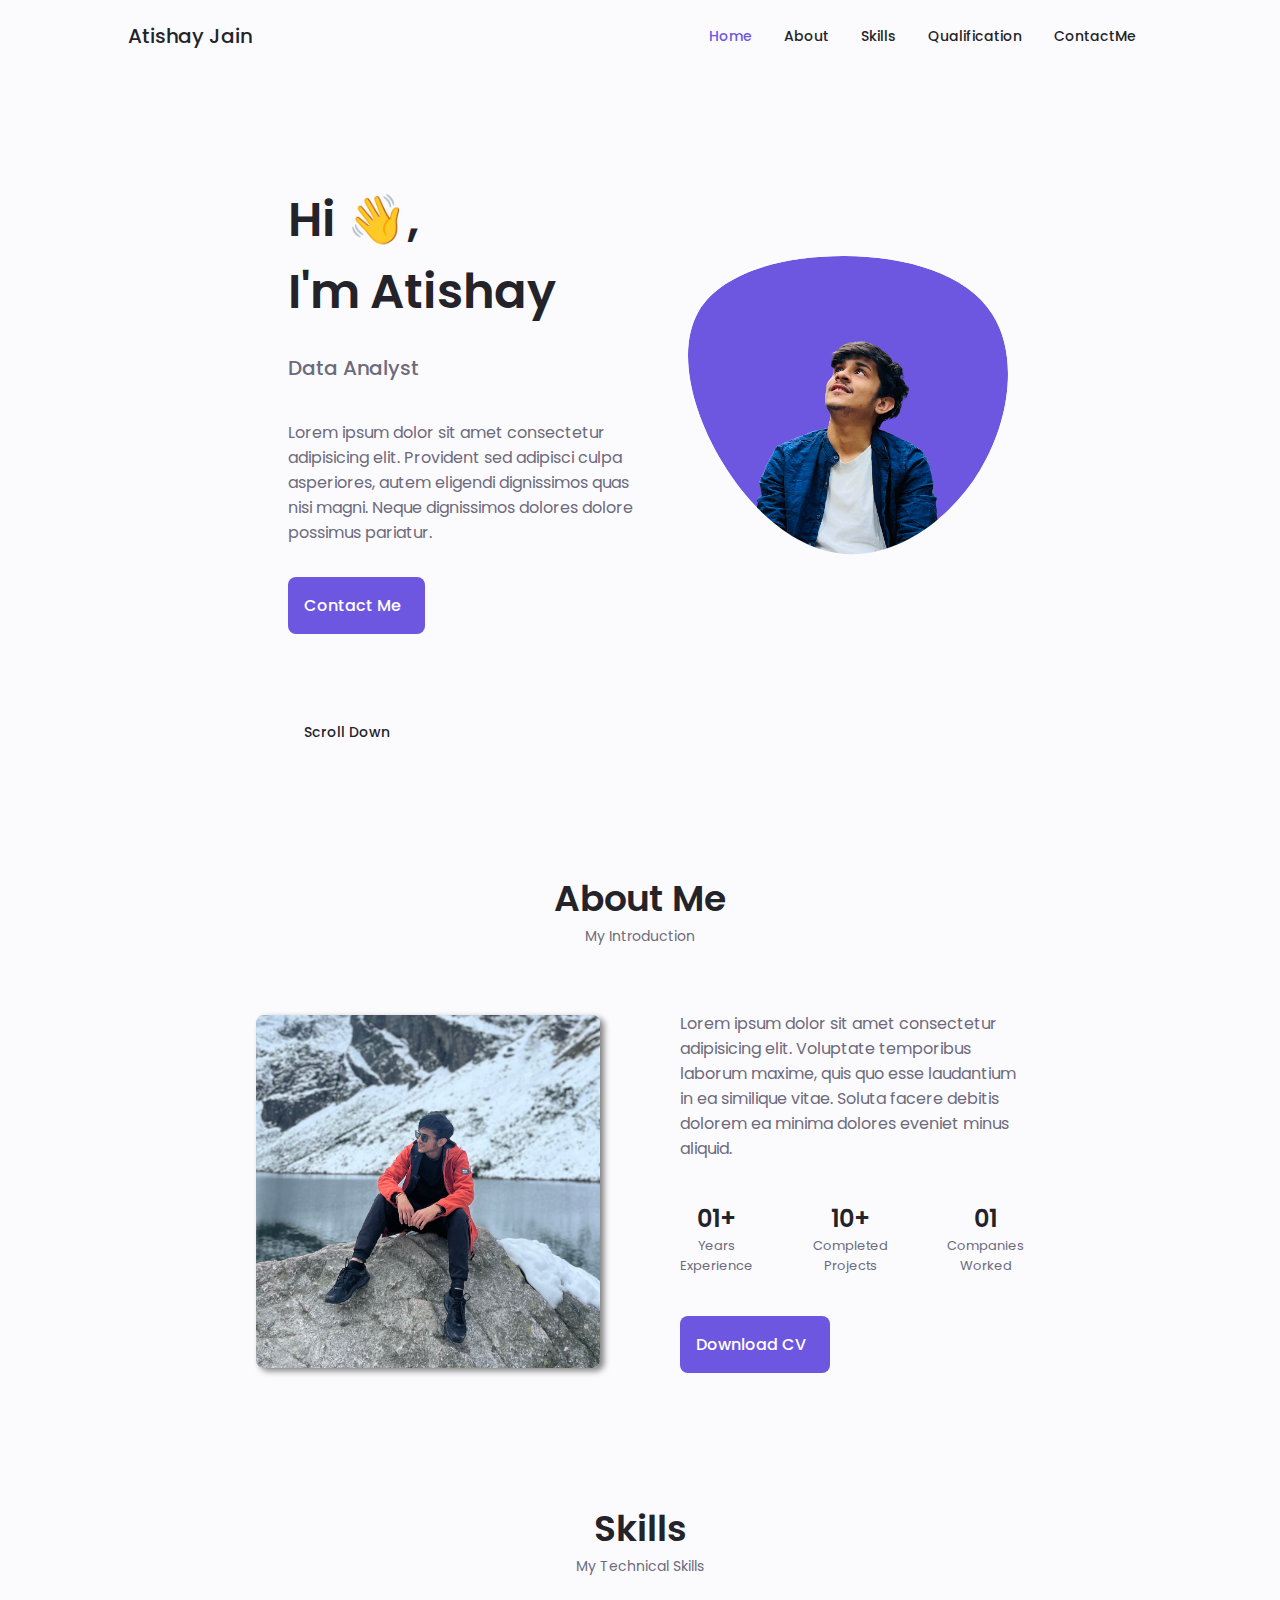
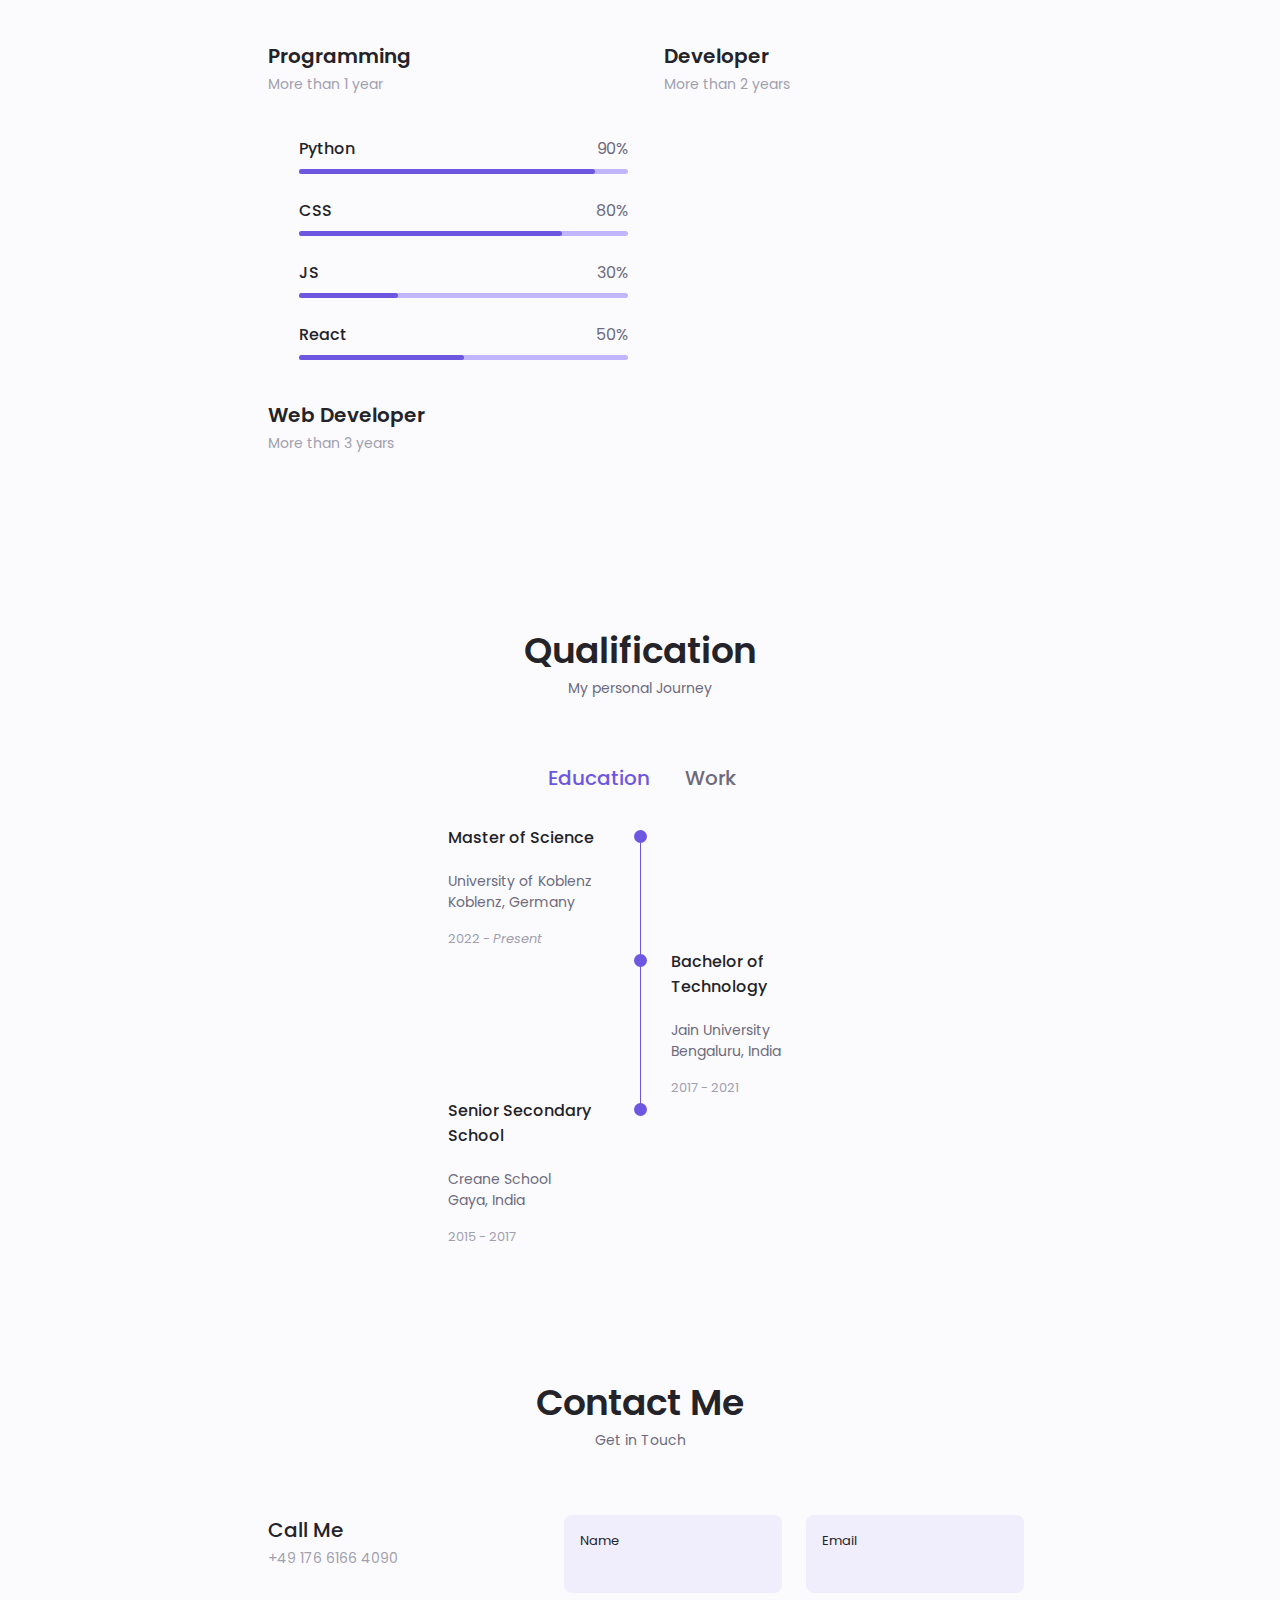
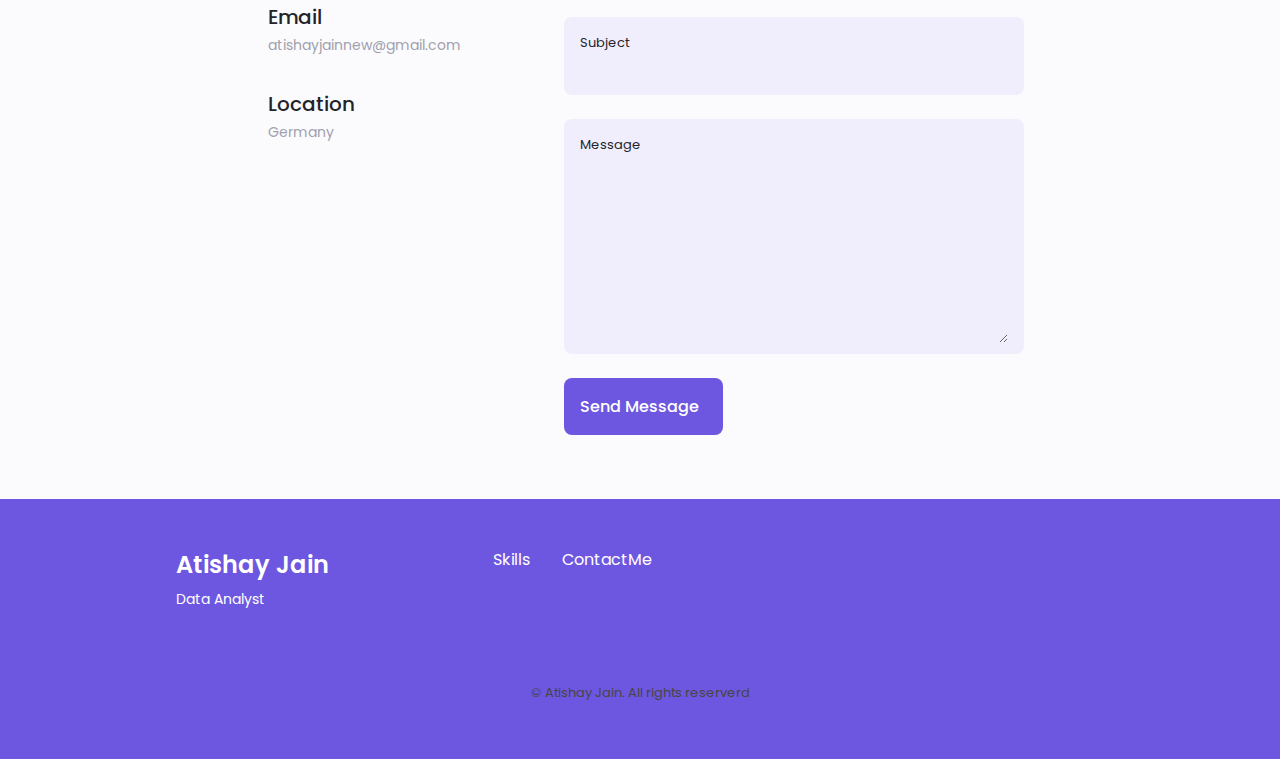
==== commit 83fb284c: "pushing changes" ====
--- a/public/techportfolio.html
+++ b/public/techportfolio.html
@@ -16,18 +16,15 @@
         <script src="https://cdn.jsdelivr.net/npm/swiper/swiper-bundle.min.js"></script>
         <script defer="true" src="./JS/technical.js"></script>
         <link
-      rel="stylesheet"
-      href="https://cdn.jsdelivr.net/npm/swiper/swiper-bundle.min.css"
-    />
-
-
+      rel="stylesheet" href="https://cdn.jsdelivr.net/npm/swiper/swiper-bundle.min.css"/>
         <title>Technical Portfolio</title>
+        <link rel="icon" type="image/x-icon" href="./Images/Icons/favicon_io/favicon.ico">
     </head>
     <body>
         <!--==================== HEADER ====================-->
         <header class="header" id="header">
             <nav class="nav container">
-                <a href="#" class="nav_logo">Atishay Jain</a>
+                <a href="./index1.html" class="nav_logo">Atishay Jain</a>
                 <div class="nav_menu" id="nav-menu">
                     <ul class="nav_list grid">
                         <li class="nav_item">
@@ -50,11 +47,11 @@
                                 <i class="uil uil-briefcase-alt nav_icon"></i>Qualification
                             </a>
                         </li>
-                        <li class="nav_item">
+                        <!-- <li class="nav_item">
                             <a href="#portfolio" class="nav_link">
                                 <i class="uil uil-scenery nav_icon"></i>Portfolio
                             </a>
-                        </li>
+                        </li> -->
                         <li class="nav_item">
                             <a href="#contact" class="nav_link">
                                 <i class="uil uil-message nav_icon"></i>ContactMe
@@ -103,12 +100,12 @@
                                     165.547 130.807 187.559 100.226 186.353C69.6454 185.297 41.0228 161.023 21.7403 
                                     129.362C2.45775 97.8511 -7.48481 59.1033 6.67581 34.5279C20.9871 10.1032 59.7028 
                                     -0.149132 97.9666 0.00163737C136.23 0.303176 174.193 10.857 190.312 36.4879Z"/>
-                                    <image class="home_blob-img" x='12' y='18' xlink:href="Images/img/img_tech/perfil.png"/>
+                                    <image class="home_blob-img" x='12' y='19' xlink:href="Images/img/img_tech/perfil.png"/>
                                 </g>
                             </svg>
                         </div>
                         <div class="home_data">
-                            <h1 class="home_title">Hi, I'm Atishay</h1><br>
+                            <h1 class="home_title">Hi &#128075;,<br> I'm Atishay</h1><br>
                             <h3 class="home_subtitle">Data Analyst</h3><br>
                             <p class="home_description">Lorem ipsum dolor sit amet consectetur adipisicing elit. Provident sed adipisci culpa asperiores, autem eligendi dignissimos quas nisi magni. Neque dignissimos dolores dolore possimus pariatur.</p>
                             <a href="#contact" class="button button--flex">
@@ -149,7 +146,7 @@
                             </div>
                         </div>
                         <div class="about_buttons">
-                            <a download="" href="Images/img/img_tech/c.pdf" class="button button--flex">
+                            <a download="" href="PDF/AtishayResume.pdf" class="button button--flex">
                                 Download CV<i class="uil uil-download-alt button_icon"></i>
                             </a>
                         </div>
@@ -169,7 +166,7 @@
                                 <i class="uil uil-brackets-curly skills_icon"></i>
 
                                 <div>
-                                    <h1 class="skills_title">Data Analyst</h1>
+                                    <h1 class="skills_title">Programming</h1>
                                     <span class="skills_subtitle">More than 1 year</span>
                                 </div>
                                 <i class="uil uil-angle-down skills_arrow"></i>
@@ -177,11 +174,11 @@
                             <div class="skills_list grid">
                                 <div class="skills_data">
                                     <div class="skills_titles">
-                                        <h3 class="skills_name">HTML</h3>
+                                        <h3 class="skills_name">Python</h3>
                                         <span class="skills_number">90%</span>
                                     </div>
                                     <div class="skills_bar">
-                                        <span class="skills_percentage skills_html"></span>
+                                        <span class="skills_percentage skills_python"></span>
                                     </div>
                                 </div>
                                 <div class="skills_data">
@@ -442,13 +439,13 @@
             </section>-->
 
             <!--==================== PORTFOLIO ====================-->
-            <section class="portfolio section" id="portfolio">
+            <!-- <section class="portfolio section" id="portfolio">
                 <h2 class="section_title">Portfolio</h2>
                 <span class="section_subtitle">Most Recent Work</span>
-                <div class="portfolio_conatiner container swiper mySwiper swiper-container">
-                    <div class="swiper-wrapper">
+                <div class="portfolio_conatiner container mySwiper swiper-container">
+                    <div class="swiper-wrapper"> -->
                         <!-- ==============Portfolio 1================-->
-                        <div class="portfolio_content grid swiper-slide">
+                        <!-- <div class="portfolio_content grid swiper-slide">
                             <img src="Images/img/img_tech/portfolio1.jpg" alt="" class="portfolio_img">
                             <div class="portfolio_data">
                                 <h3 class="portfolio_title">Modern Website</h3>
@@ -458,9 +455,9 @@
                                     <i class="uil uil-arrow-right button_icon"></i>
                                 </a>
                             </div>
-                        </div>
+                        </div> -->
                         <!-- ==============Portfolio 2================-->
-                        <div class="portfolio_content grid swiper-slide">
+                        <!-- <div class="portfolio_content grid swiper-slide">
                             <img src="Images/img/img_tech/portfolio2.jpg" alt="" class="portfolio_img">
                             <div class="portfolio_data">
                                 <h3 class="portfolio_title">Brand Design</h3>
@@ -470,9 +467,9 @@
                                     <i class="uil uil-arrow-right button_icon"></i>
                                 </a>
                             </div>
-                        </div>
+                        </div> -->
                         <!-- ==============Portfolio 3================-->
-                        <div class="portfolio_content grid swiper-slide">
+                        <!-- <div class="portfolio_content grid swiper-slide">
                             <img src="Images/img/img_tech/portfolio3.jpg" alt="" class="portfolio_img">
                             <div class="portfolio_data">
                                 <h3 class="portfolio_title">Online Store</h3>
@@ -483,18 +480,18 @@
                                 </a>
                             </div>
                         </div>
-                    </div>
+                    </div> -->
                     <!--========Add Arrows =============== -->
-                    <div class="swiper-button-next">
+                    <!-- <div class="swiper-button-next"> -->
                         <!-- <i class="uil uil-angle-right-b swiper-portfolio-icon"></i> -->
-                    </div>
-                    <div class="swiper-button-prev">
+                    <!-- </div>
+                    <div class="swiper-button-prev"> -->
                         <!-- <i class="uil uil-angle-left-b swiper-portfolio-icon"></i> -->
-                    </div>
+                    <!-- </div>
                     <div class="swiper-pagination"></div>
                 </div>
 
-            </section>
+            </section> -->
 
 
             <!--==================== PROJECT IN MIND ====================-->
@@ -577,18 +574,18 @@
                         <li>
                             <a href="#skills" class="footer_link">Skills</a>
                         </li>
-                        <li>
+                        <!-- <li>
                             <a href="#portfolio" class="footer_link">Portfolio</a>
-                        </li>
+                        </li> -->
                         <li>
                             <a href="#contact" class="footer_link">ContactMe</a>
                         </li>
                     </ul>
                     <div class="footer_socials">
-                        <a href="https://www.facebook.com/" target="_blank" class="footer_social">
+                        <a href="https://www.facebook.com/profile.php?id=100006791504401" target="_blank" class="footer_social">
                             <i class="uil uil-facebook-f "></i>
                         </a>
-                        <a href="https://www.instagram.com/" target="_blank" class="footer_social">
+                        <a href="https://www.instagram.com/i_m._.aj" target="_blank" class="footer_social">
                             <i class="uil uil-instagram "></i>
                         </a>
                         <a href="https://www.twitter.com/" target="_blank" class="footer_social">
--- a/public/CSS/technical.css
+++ b/public/CSS/technical.css
@@ -387,6 +387,7 @@
     border-radius: .5rem;
     justify-self: center;
     align-self: center;
+    box-shadow: 4px 3px 6px grey;
 }
 
 .about_description{
@@ -489,7 +490,7 @@
     background-color: var(--first-color);
 }
 
-.skills_html{
+.skills_python{
     width: 90%;
 }
 
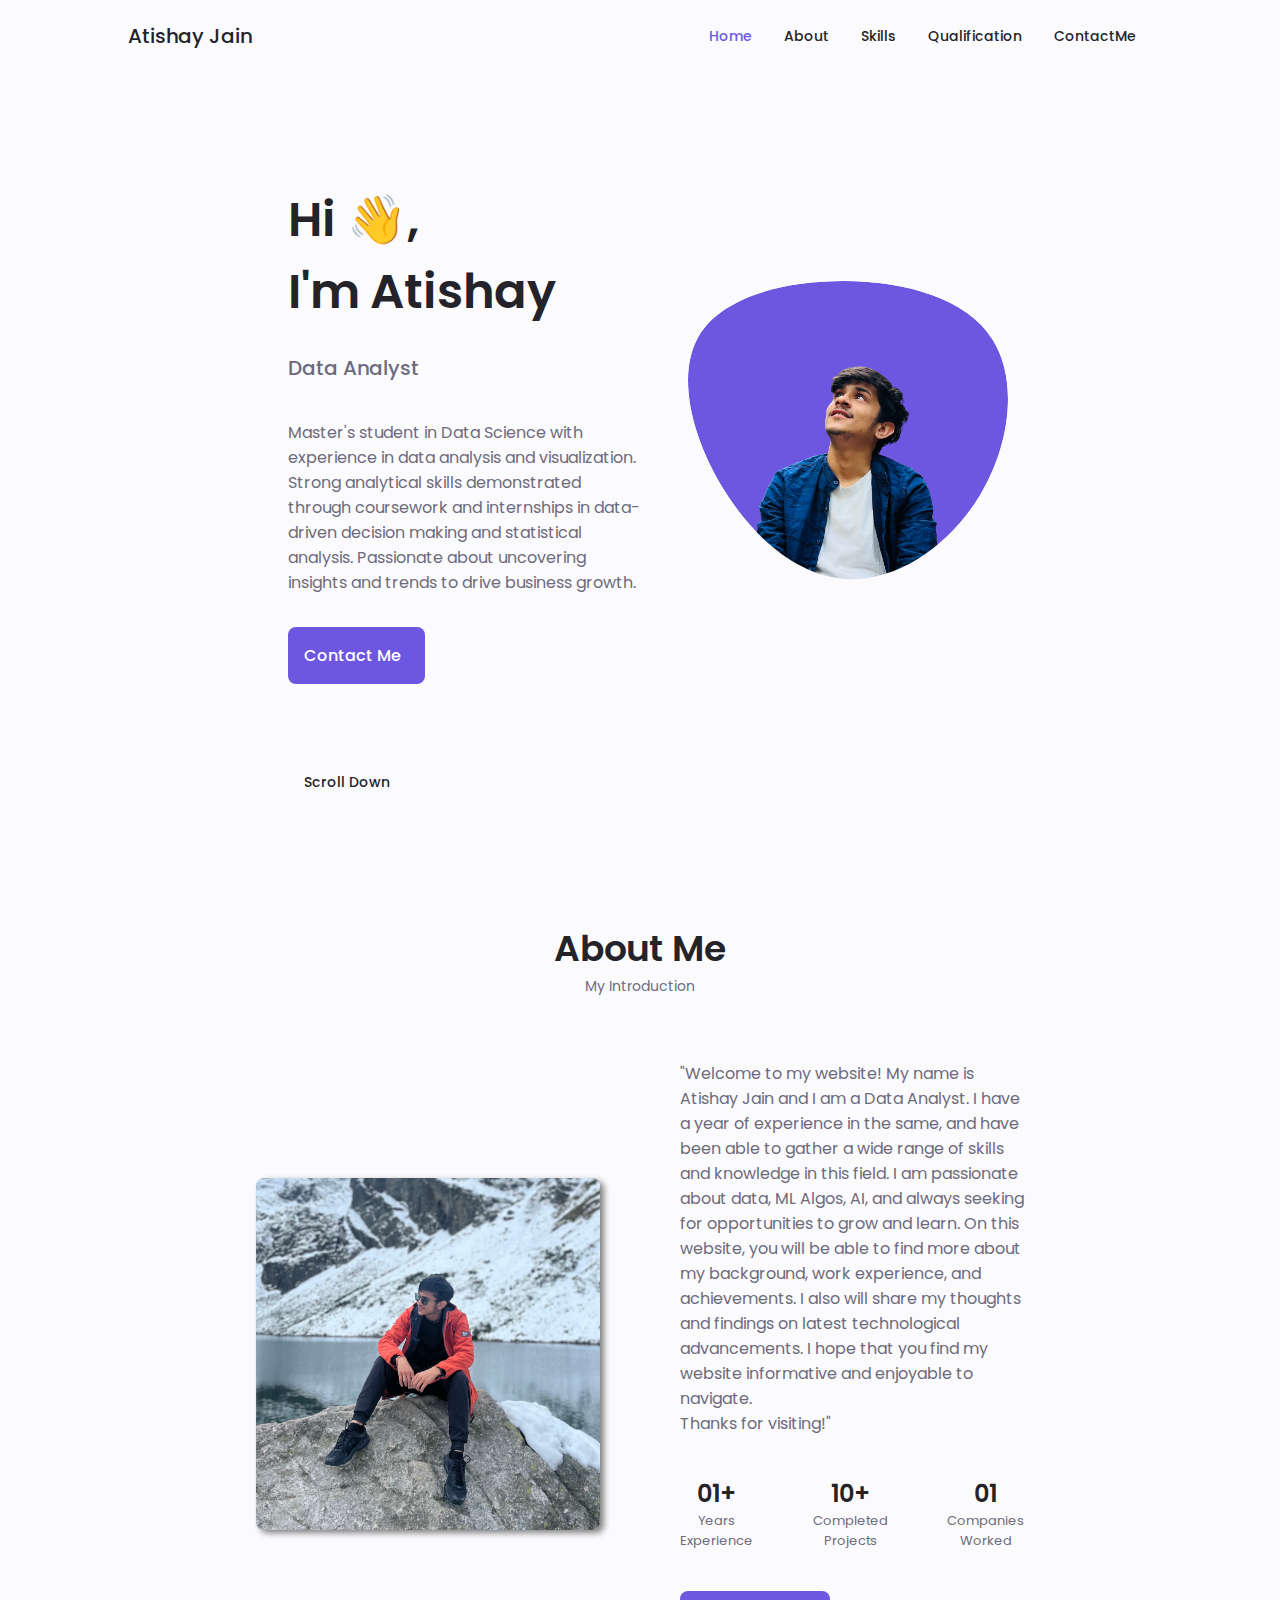
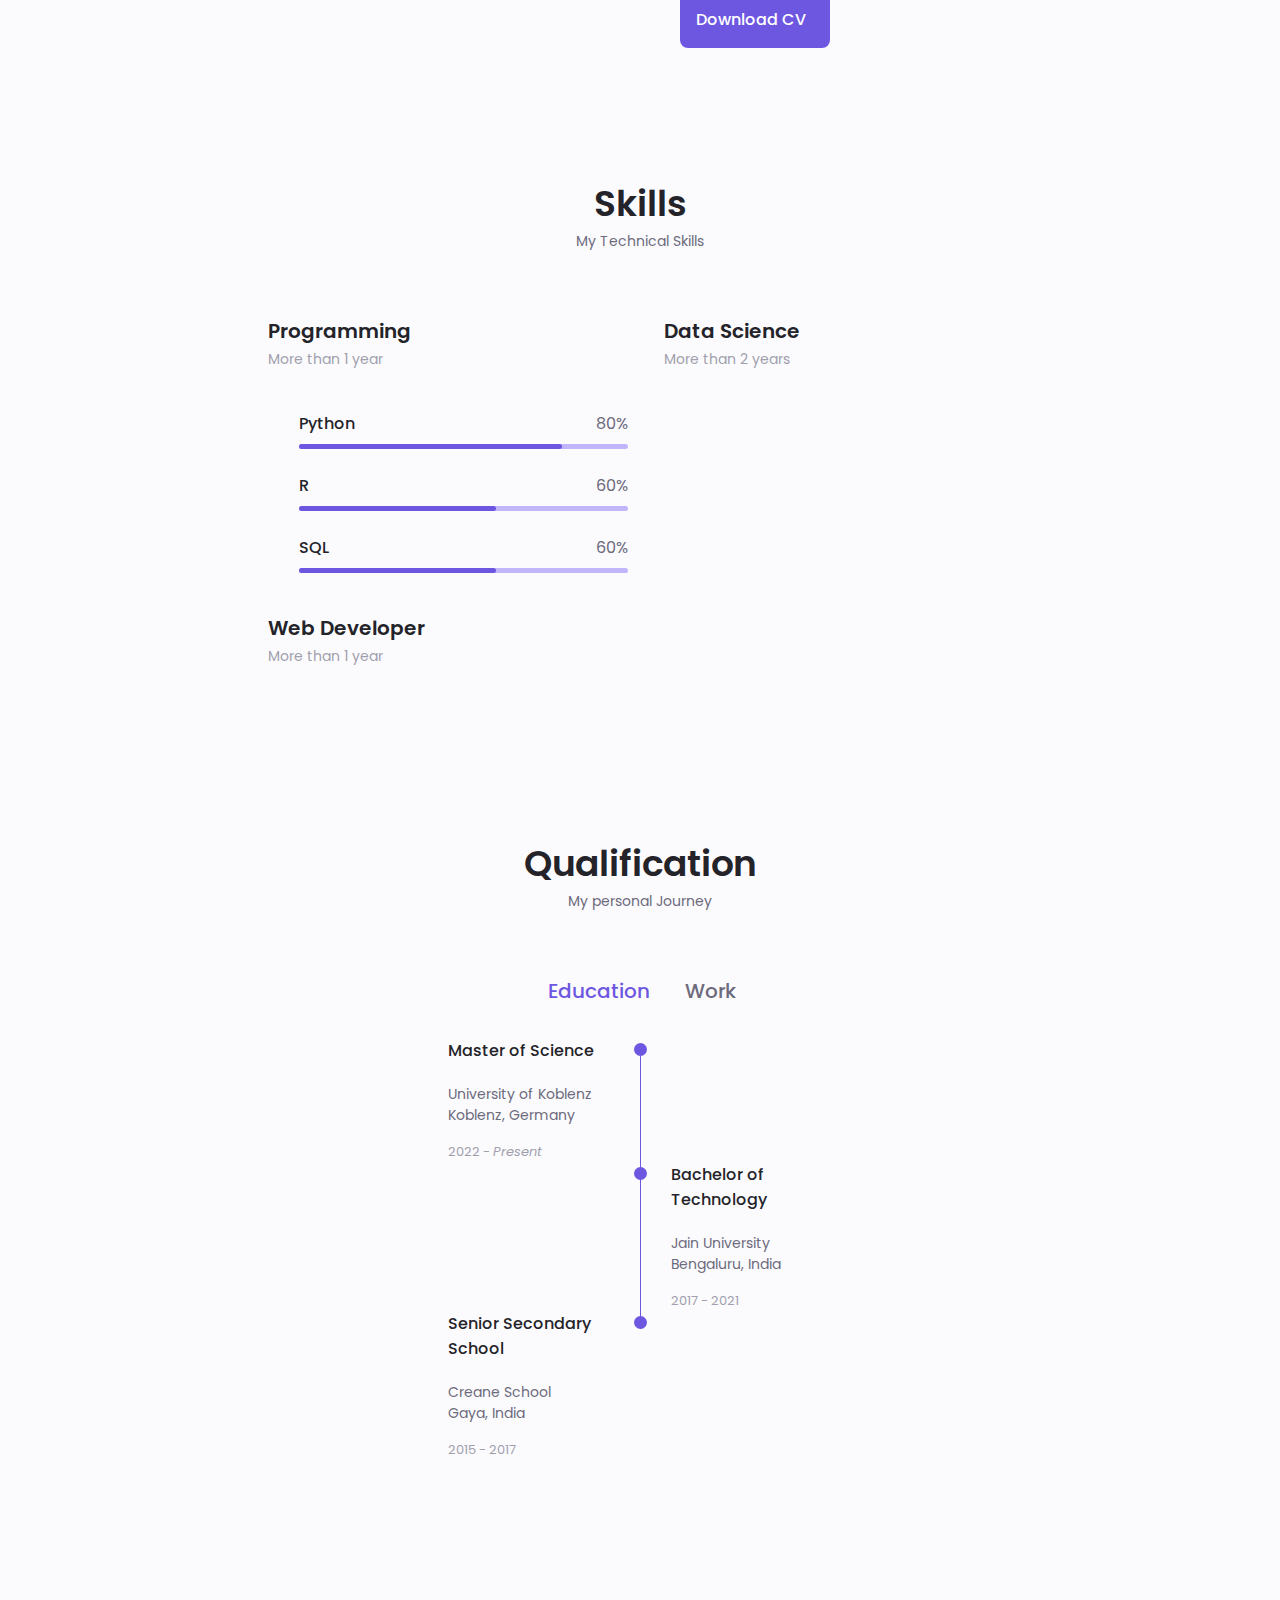
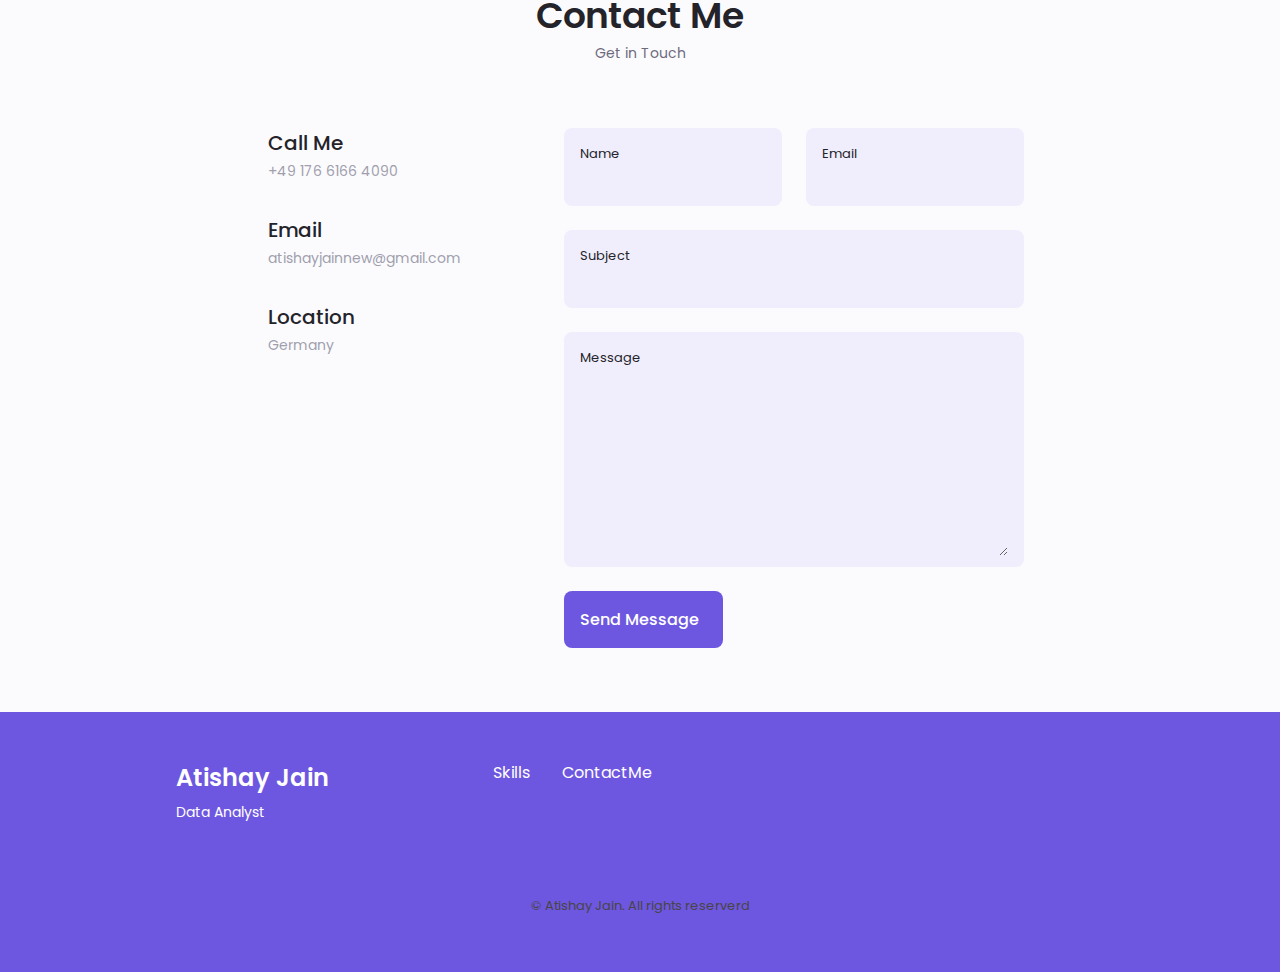
==== commit 83823b68: "pushing changes" ====
--- a/public/techportfolio.html
+++ b/public/techportfolio.html
@@ -24,7 +24,7 @@
         <!--==================== HEADER ====================-->
         <header class="header" id="header">
             <nav class="nav container">
-                <a href="./index1.html" class="nav_logo">Atishay Jain</a>
+                <a href="./index.html" class="nav_logo">Atishay Jain</a>
                 <div class="nav_menu" id="nav-menu">
                     <ul class="nav_list grid">
                         <li class="nav_item">
@@ -107,7 +107,9 @@
                         <div class="home_data">
                             <h1 class="home_title">Hi &#128075;,<br> I'm Atishay</h1><br>
                             <h3 class="home_subtitle">Data Analyst</h3><br>
-                            <p class="home_description">Lorem ipsum dolor sit amet consectetur adipisicing elit. Provident sed adipisci culpa asperiores, autem eligendi dignissimos quas nisi magni. Neque dignissimos dolores dolore possimus pariatur.</p>
+                            <p class="home_description">Master's student in Data Science with experience in data analysis and visualization. 
+                                Strong analytical skills demonstrated through coursework and internships in data-driven decision making and statistical analysis. Passionate about uncovering insights and trends to drive business growth.
+                            </p>
                             <a href="#contact" class="button button--flex">
                                 Contact Me<i class="uil uil-message button_icon"></i>
                             </a>
@@ -130,7 +132,12 @@
                 <div class="about_container container grid">
                     <img src="Images/img/img_tech/about.jpg" alt="" class="about_img">
                     <div class="about_data">
-                        <p class="about_description">Lorem ipsum dolor sit amet consectetur adipisicing elit. Voluptate temporibus laborum maxime, quis quo esse laudantium in ea similique vitae. Soluta facere debitis dolorem ea minima dolores eveniet minus aliquid.</p>
+                        <p class="about_description">"Welcome to my website! My name is Atishay Jain and I am a Data Analyst. 
+                            I have a year of experience in the same, and have been able to gather a wide range of skills and knowledge in this field. 
+                            I am passionate about data, ML Algos, AI, and always seeking for opportunities to grow and learn. 
+                            On this website, you will be able to find more about my background, work experience, and achievements. 
+                            I also will share my thoughts and findings on latest technological advancements. 
+                            I hope that you find my website informative and enjoyable to navigate. <br>Thanks for visiting!"</p>
                         <div class="about_info">
                             <div>
                                 <span class="about_info-title">01+</span>
@@ -175,7 +182,7 @@
                                 <div class="skills_data">
                                     <div class="skills_titles">
                                         <h3 class="skills_name">Python</h3>
-                                        <span class="skills_number">90%</span>
+                                        <span class="skills_number">80%</span>
                                     </div>
                                     <div class="skills_bar">
                                         <span class="skills_percentage skills_python"></span>
@@ -183,29 +190,20 @@
                                 </div>
                                 <div class="skills_data">
                                     <div class="skills_titles">
-                                        <h3 class="skills_name">CSS</h3>
-                                        <span class="skills_number">80%</span>
-                                    </div>
-                                    <div class="skills_bar">
-                                        <span class="skills_percentage skills_css"></span>
-                                    </div>
-                                </div>
-                                <div class="skills_data">
-                                    <div class="skills_titles">
-                                        <h3 class="skills_name">JS</h3>
-                                        <span class="skills_number">30%</span>
-                                    </div>
-                                    <div class="skills_bar">
-                                        <span class="skills_percentage skills_js"></span>
-                                    </div>
-                                </div>
-                                <div class="skills_data">
-                                    <div class="skills_titles">
-                                        <h3 class="skills_name">React</h3>
-                                        <span class="skills_number">50%</span>
-                                    </div>
-                                    <div class="skills_bar">
-                                        <span class="skills_percentage skills_react"></span>
+                                        <h3 class="skills_name">R</h3>
+                                        <span class="skills_number">60%</span>
+                                    </div>
+                                    <div class="skills_bar">
+                                        <span class="skills_percentage skills_r"></span>
+                                    </div>
+                                </div>
+                                <div class="skills_data">
+                                    <div class="skills_titles">
+                                        <h3 class="skills_name">SQL</h3>
+                                        <span class="skills_number">60%</span>
+                                    </div>
+                                    <div class="skills_bar">
+                                        <span class="skills_percentage skills_sql"></span>
                                     </div>
                                 </div>
                             </div>
@@ -217,7 +215,7 @@
 
                                 <div>
                                     <h1 class="skills_title">Web Developer</h1>
-                                    <span class="skills_subtitle">More than 3 years</span>
+                                    <span class="skills_subtitle">More than 1 year</span>
                                 </div>
                                 <i class="uil uil-angle-down skills_arrow"></i>
                             </div>
@@ -234,7 +232,7 @@
                                 <div class="skills_data">
                                     <div class="skills_titles">
                                         <h3 class="skills_name">CSS</h3>
-                                        <span class="skills_number">80%</span>
+                                        <span class="skills_number">70%</span>
                                     </div>
                                     <div class="skills_bar">
                                         <span class="skills_percentage skills_css"></span>
@@ -252,7 +250,7 @@
                                 <div class="skills_data">
                                     <div class="skills_titles">
                                         <h3 class="skills_name">React</h3>
-                                        <span class="skills_number">50%</span>
+                                        <span class="skills_number">10%</span>
                                     </div>
                                     <div class="skills_bar">
                                         <span class="skills_percentage skills_react"></span>
@@ -268,7 +266,7 @@
                                 <i class="uil uil-swatchbook skills_icon"></i>
 
                                 <div>
-                                    <h1 class="skills_title">Developer</h1>
+                                    <h1 class="skills_title">Data Science</h1>
                                     <span class="skills_subtitle">More than 2 years</span>
                                 </div>
                                 <i class="uil uil-angle-down skills_arrow"></i>
@@ -276,38 +274,38 @@
                             <div class="skills_list grid">
                                 <div class="skills_data">
                                     <div class="skills_titles">
-                                        <h3 class="skills_name">HTML</h3>
+                                        <h3 class="skills_name">Machine Learning</h3>
+                                        <span class="skills_number">60%</span>
+                                    </div>
+                                    <div class="skills_bar">
+                                        <span class="skills_percentage skills_ml"></span>
+                                    </div>
+                                </div>
+                                <div class="skills_data">
+                                    <div class="skills_titles">
+                                        <h3 class="skills_name">statistical Analysis</h3>
+                                        <span class="skills_number">60%</span>
+                                    </div>
+                                    <div class="skills_bar">
+                                        <span class="skills_percentage skills_stats"></span>
+                                    </div>
+                                </div>
+                                <div class="skills_data">
+                                    <div class="skills_titles">
+                                        <h3 class="skills_name">Data Wrangling and visualization</h3>
                                         <span class="skills_number">90%</span>
                                     </div>
                                     <div class="skills_bar">
-                                        <span class="skills_percentage skills_html"></span>
-                                    </div>
-                                </div>
-                                <div class="skills_data">
-                                    <div class="skills_titles">
-                                        <h3 class="skills_name">CSS</h3>
-                                        <span class="skills_number">80%</span>
-                                    </div>
-                                    <div class="skills_bar">
-                                        <span class="skills_percentage skills_css"></span>
-                                    </div>
-                                </div>
-                                <div class="skills_data">
-                                    <div class="skills_titles">
-                                        <h3 class="skills_name">JS</h3>
-                                        <span class="skills_number">30%</span>
-                                    </div>
-                                    <div class="skills_bar">
-                                        <span class="skills_percentage skills_js"></span>
-                                    </div>
-                                </div>
-                                <div class="skills_data">
-                                    <div class="skills_titles">
-                                        <h3 class="skills_name">React</h3>
+                                        <span class="skills_percentage skills_vis"></span>
+                                    </div>
+                                </div>
+                                <div class="skills_data">
+                                    <div class="skills_titles">
+                                        <h3 class="skills_name">Deep Learning</h3>
                                         <span class="skills_number">50%</span>
                                     </div>
                                     <div class="skills_bar">
-                                        <span class="skills_percentage skills_react"></span>
+                                        <span class="skills_percentage skills_dl"></span>
                                     </div>
                                 </div>
                             </div>
--- a/public/CSS/technical.css
+++ b/public/CSS/technical.css
@@ -490,12 +490,40 @@
     background-color: var(--first-color);
 }
 
+.skills_dl{
+    width:50%;
+}
+
+.skills_vis{
+    width:90%;
+}
+
+.skills_stats{
+    width:60%;
+}
+
+.skills_ml{
+    width:60%;
+}
+
+.skills_r{
+    width:60%;
+}
+
+.skills_sql{
+    width:60%;
+}
+
 .skills_python{
-    width: 90%;
+    width: 80%;
+}
+
+.skills_html{
+    width:90%;
 }
 
 .skills_css{
-    width: 80%;
+    width: 70%;
 }
 
 .skills_js{
@@ -503,7 +531,7 @@
 }
 
 .skills_react{
-    width: 50%;
+    width: 10%;
 }
 
 .skills_close .skills_list{
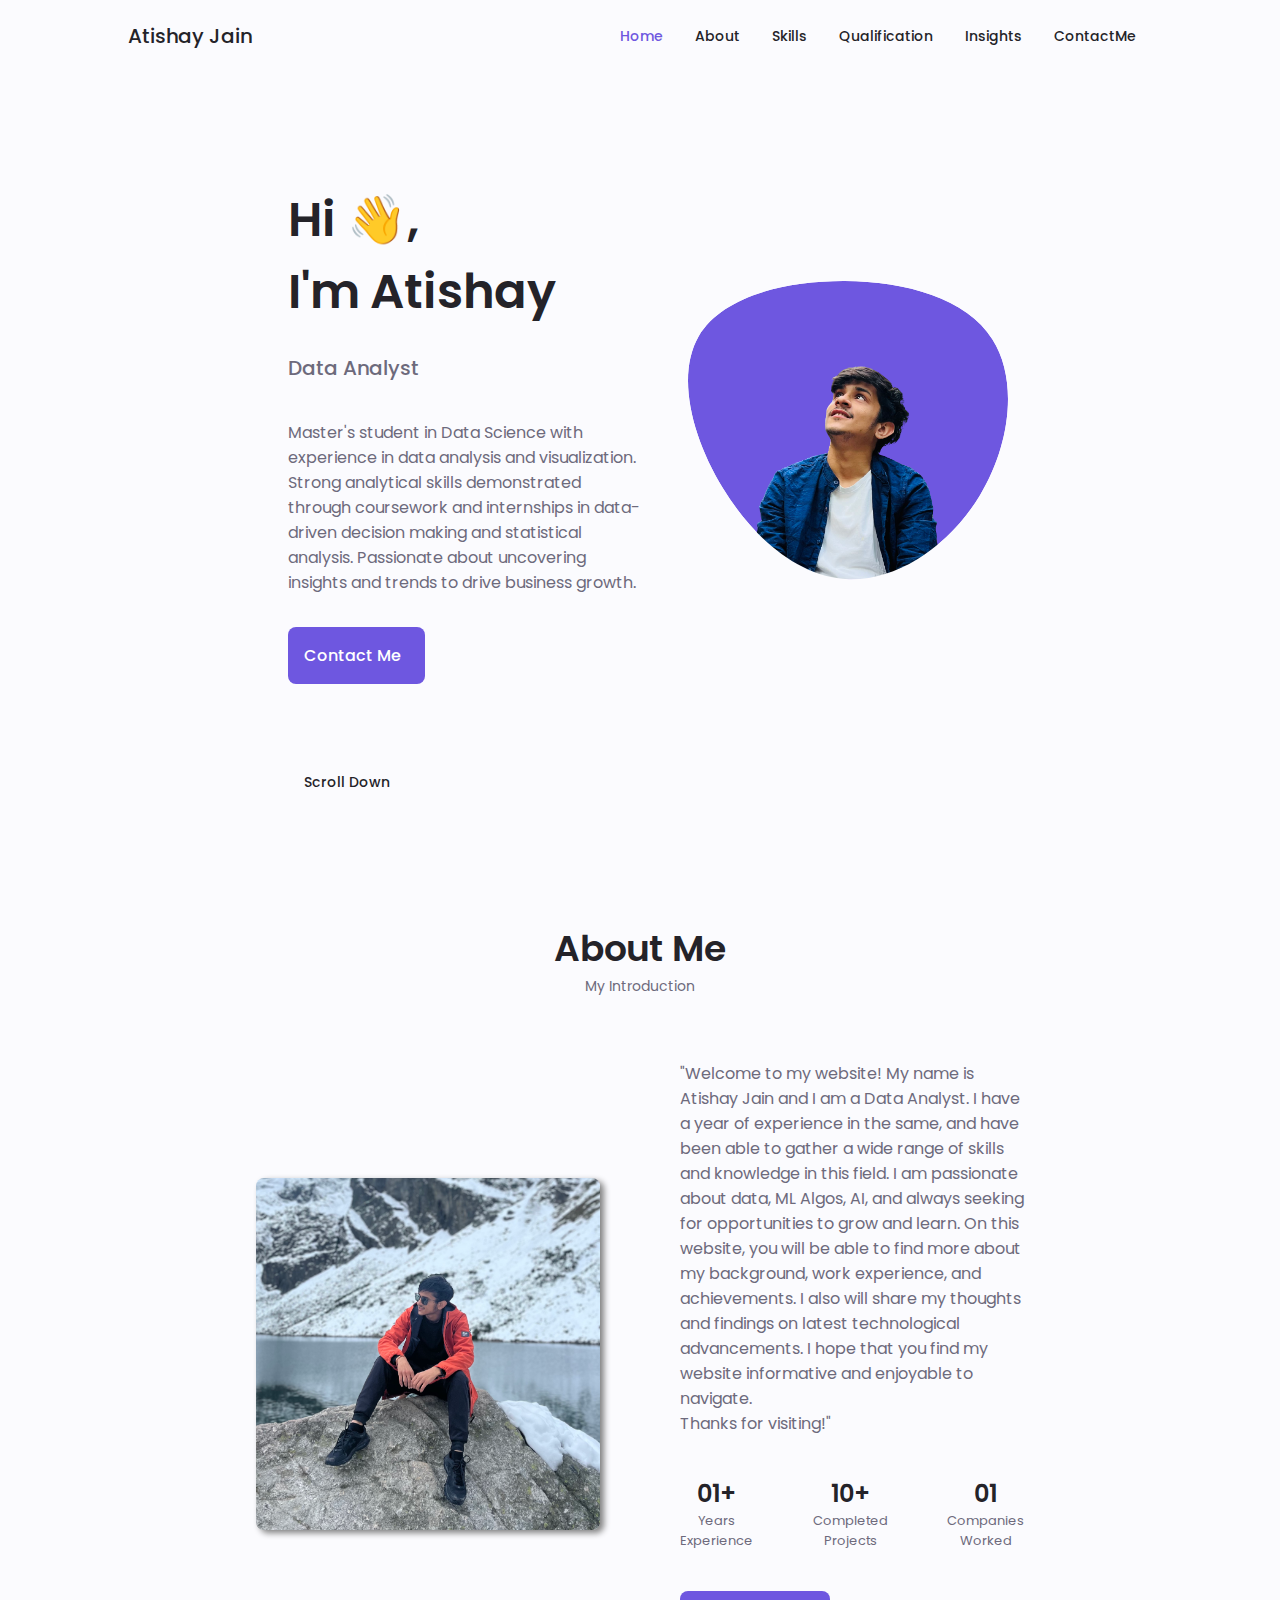
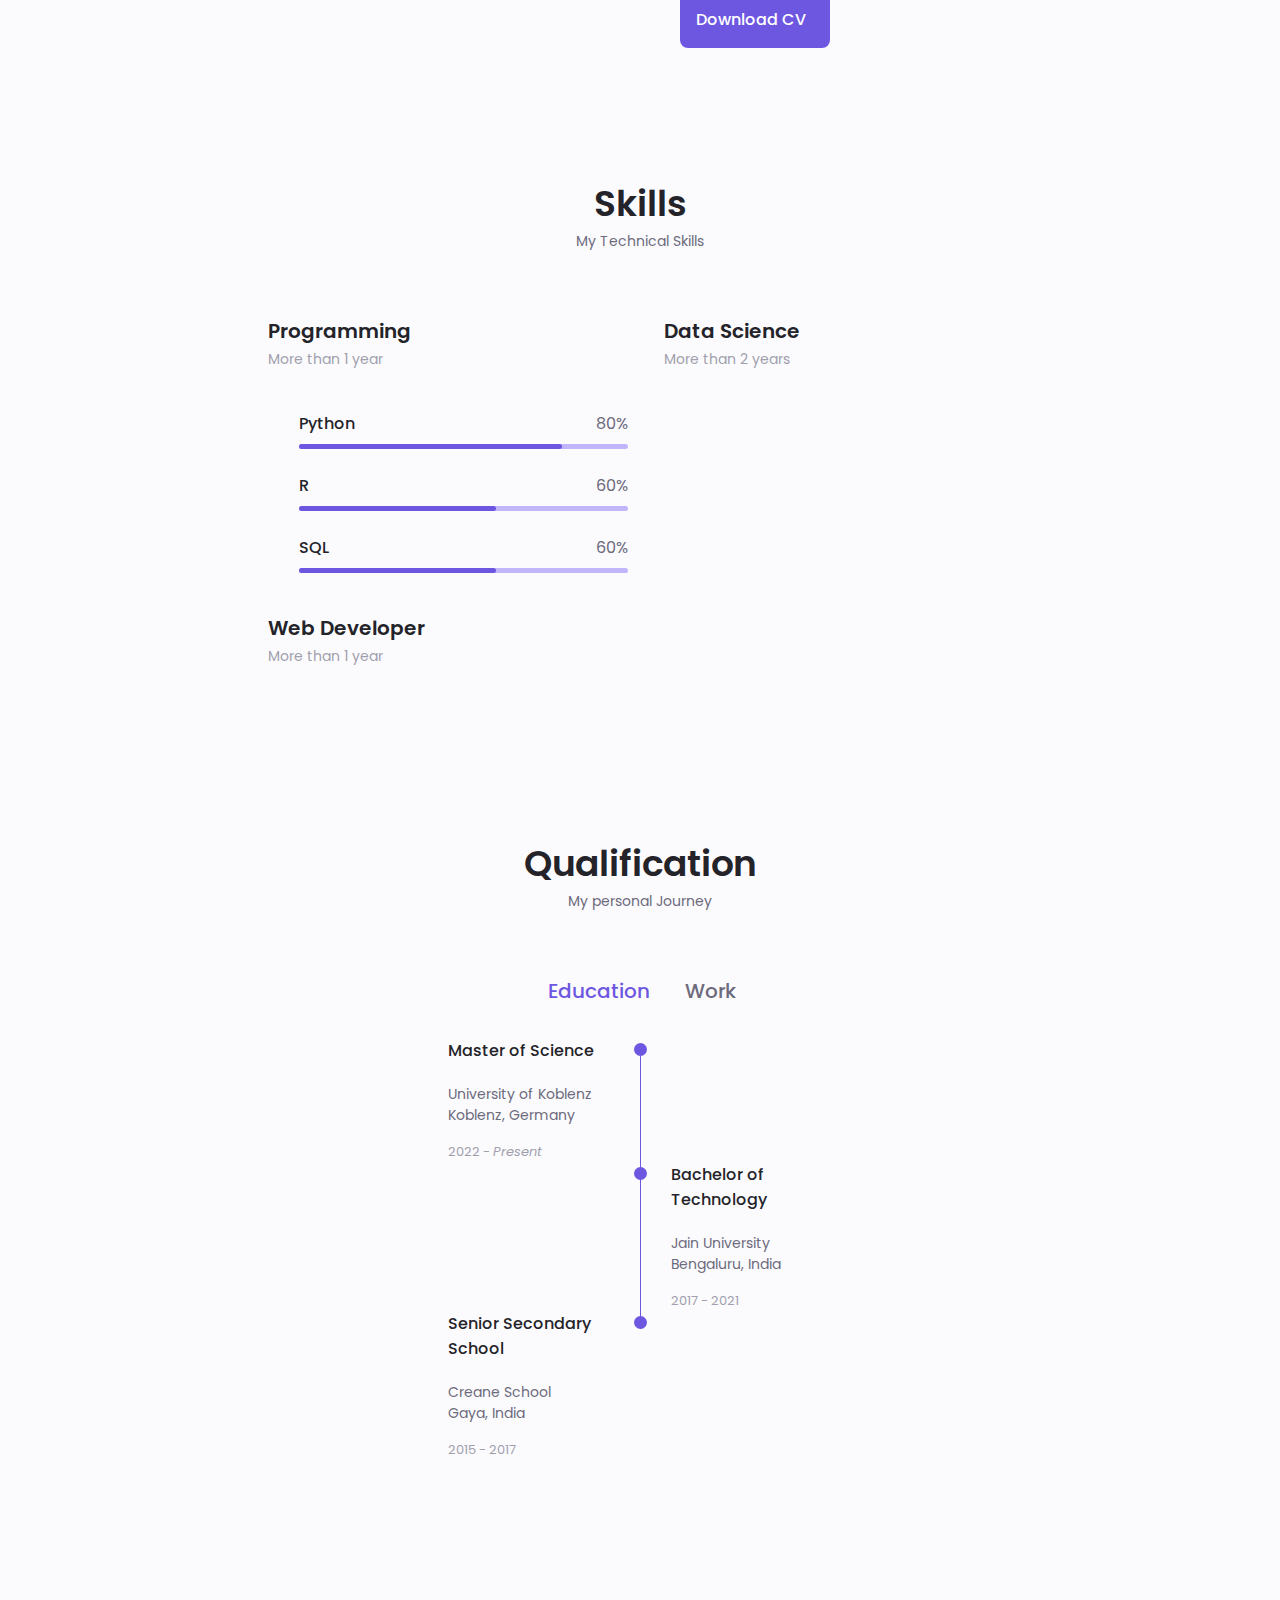
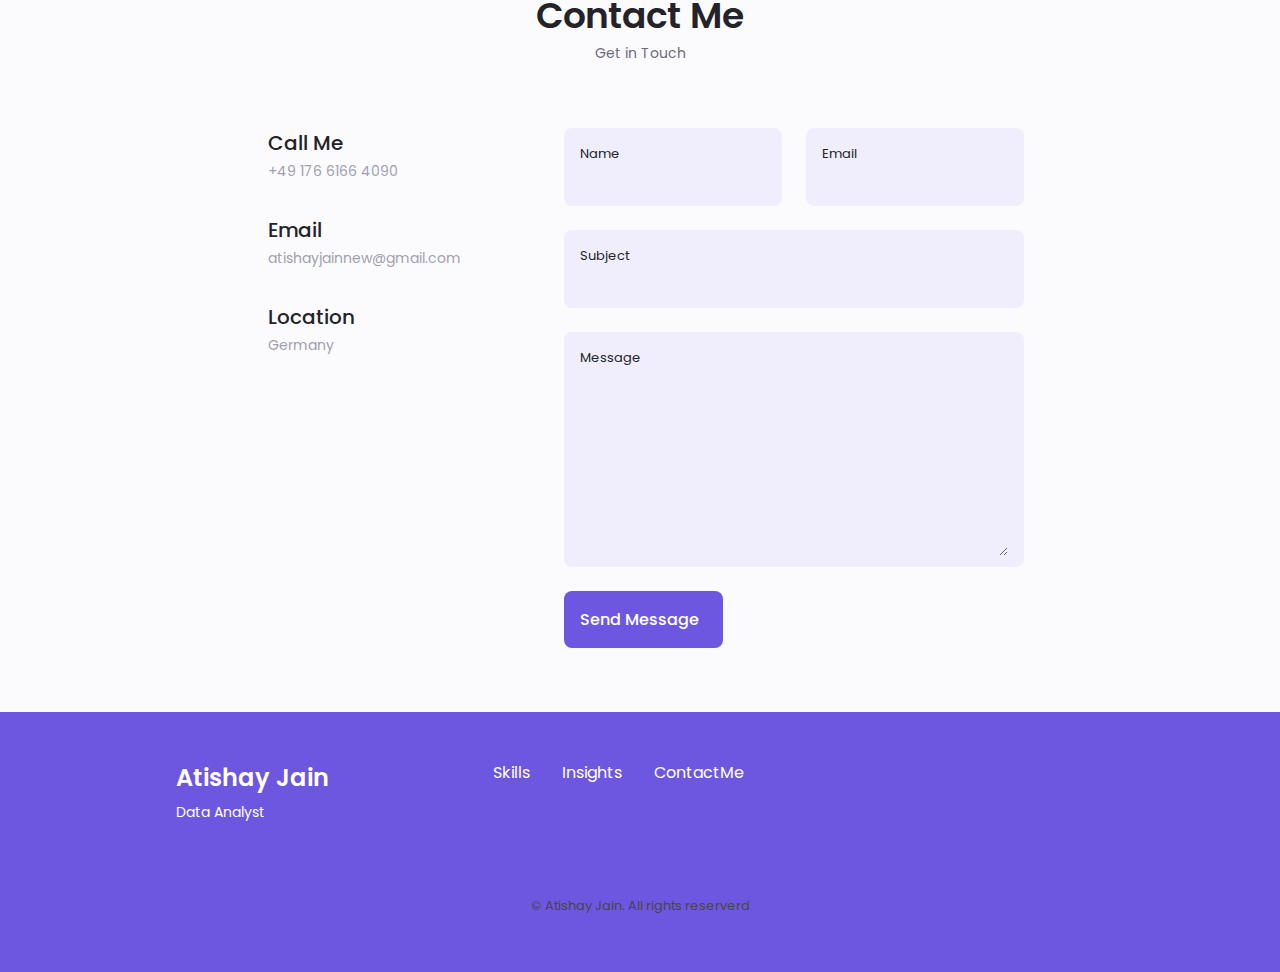
==== commit a410ee07: "pushing changes" ====
--- a/public/techportfolio.html
+++ b/public/techportfolio.html
@@ -47,11 +47,11 @@
                                 <i class="uil uil-briefcase-alt nav_icon"></i>Qualification
                             </a>
                         </li>
-                        <!-- <li class="nav_item">
-                            <a href="#portfolio" class="nav_link">
-                                <i class="uil uil-scenery nav_icon"></i>Portfolio
-                            </a>
-                        </li> -->
+                        <li class="nav_item">
+                            <a href="./tech_insights.html" class="nav_link">
+                                <i class="uil uil-scenery nav_icon"></i>Insights
+                            </a>
+                        </li> 
                         <li class="nav_item">
                             <a href="#contact" class="nav_link">
                                 <i class="uil uil-message nav_icon"></i>ContactMe
@@ -572,9 +572,9 @@
                         <li>
                             <a href="#skills" class="footer_link">Skills</a>
                         </li>
-                        <!-- <li>
-                            <a href="#portfolio" class="footer_link">Portfolio</a>
-                        </li> -->
+                        <li>
+                            <a href="./tech_insights.html" class="footer_link">Insights</a>
+                        </li> 
                         <li>
                             <a href="#contact" class="footer_link">ContactMe</a>
                         </li>
